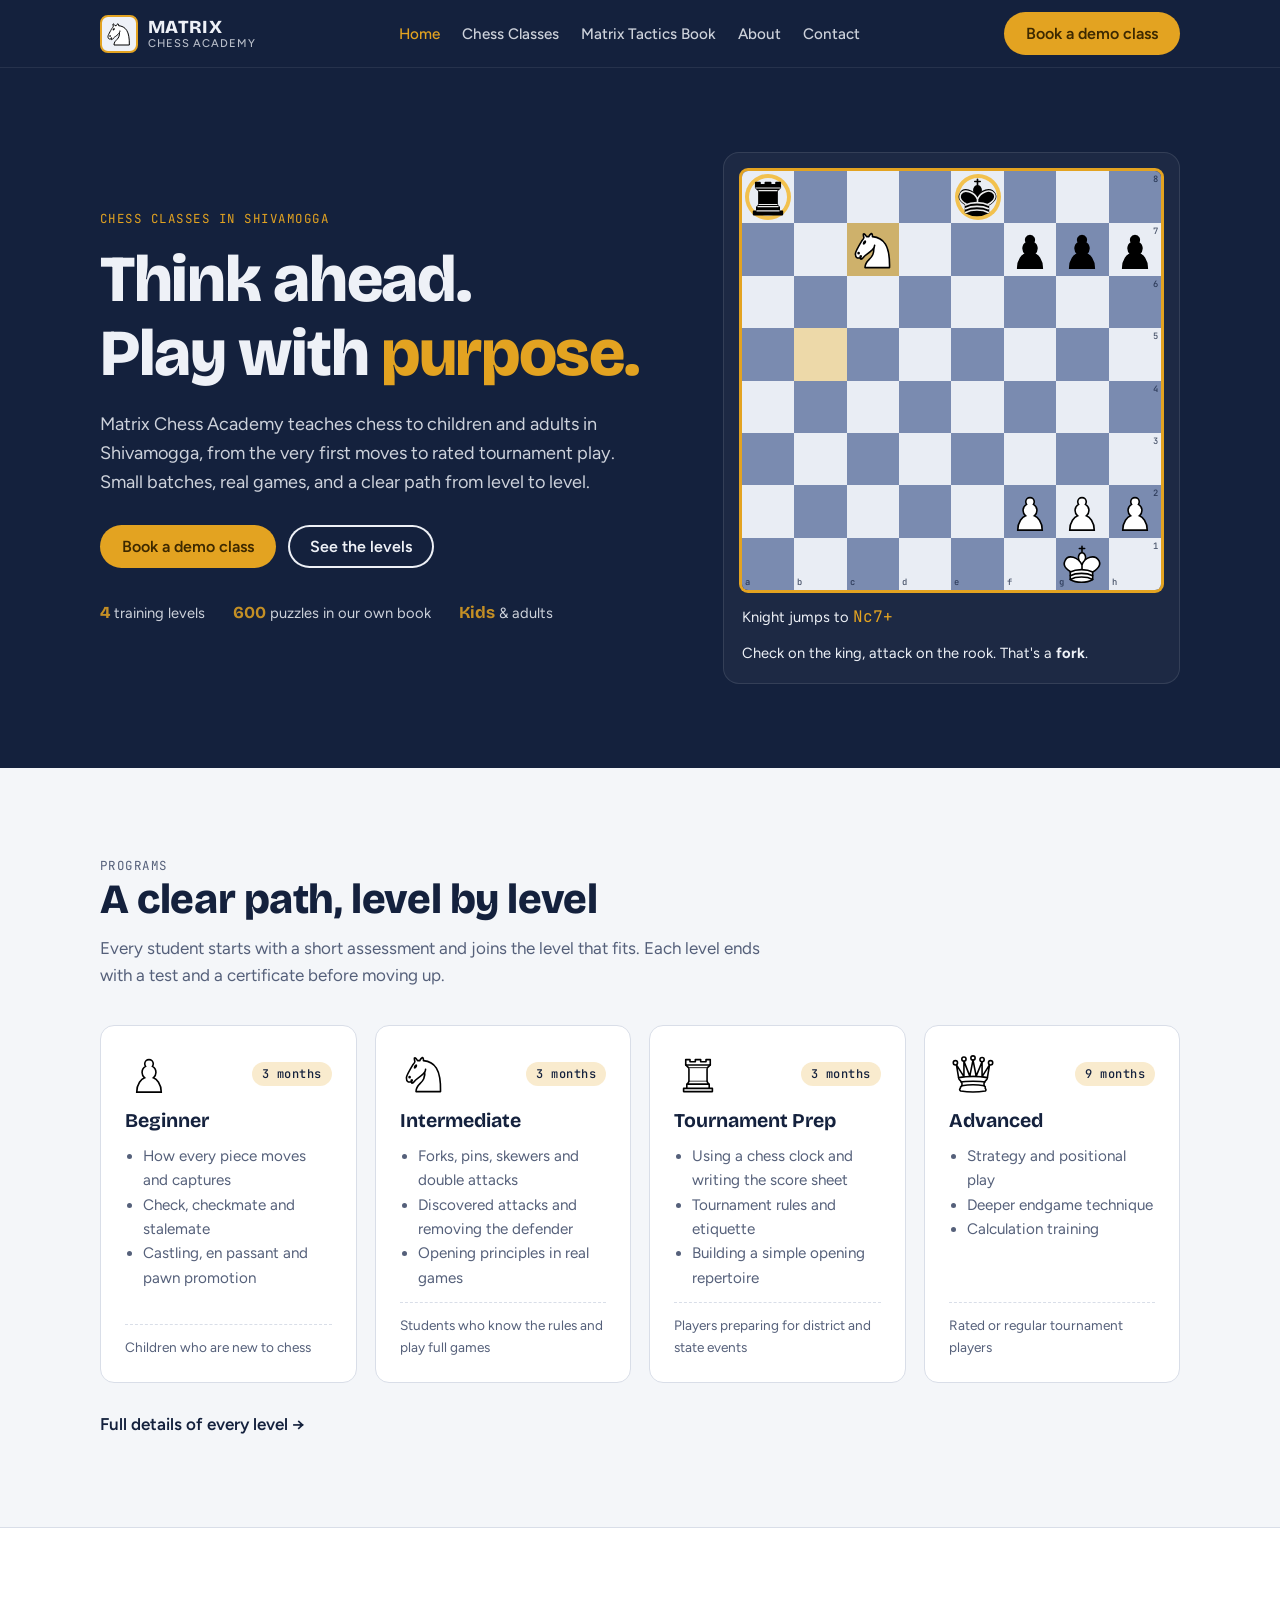
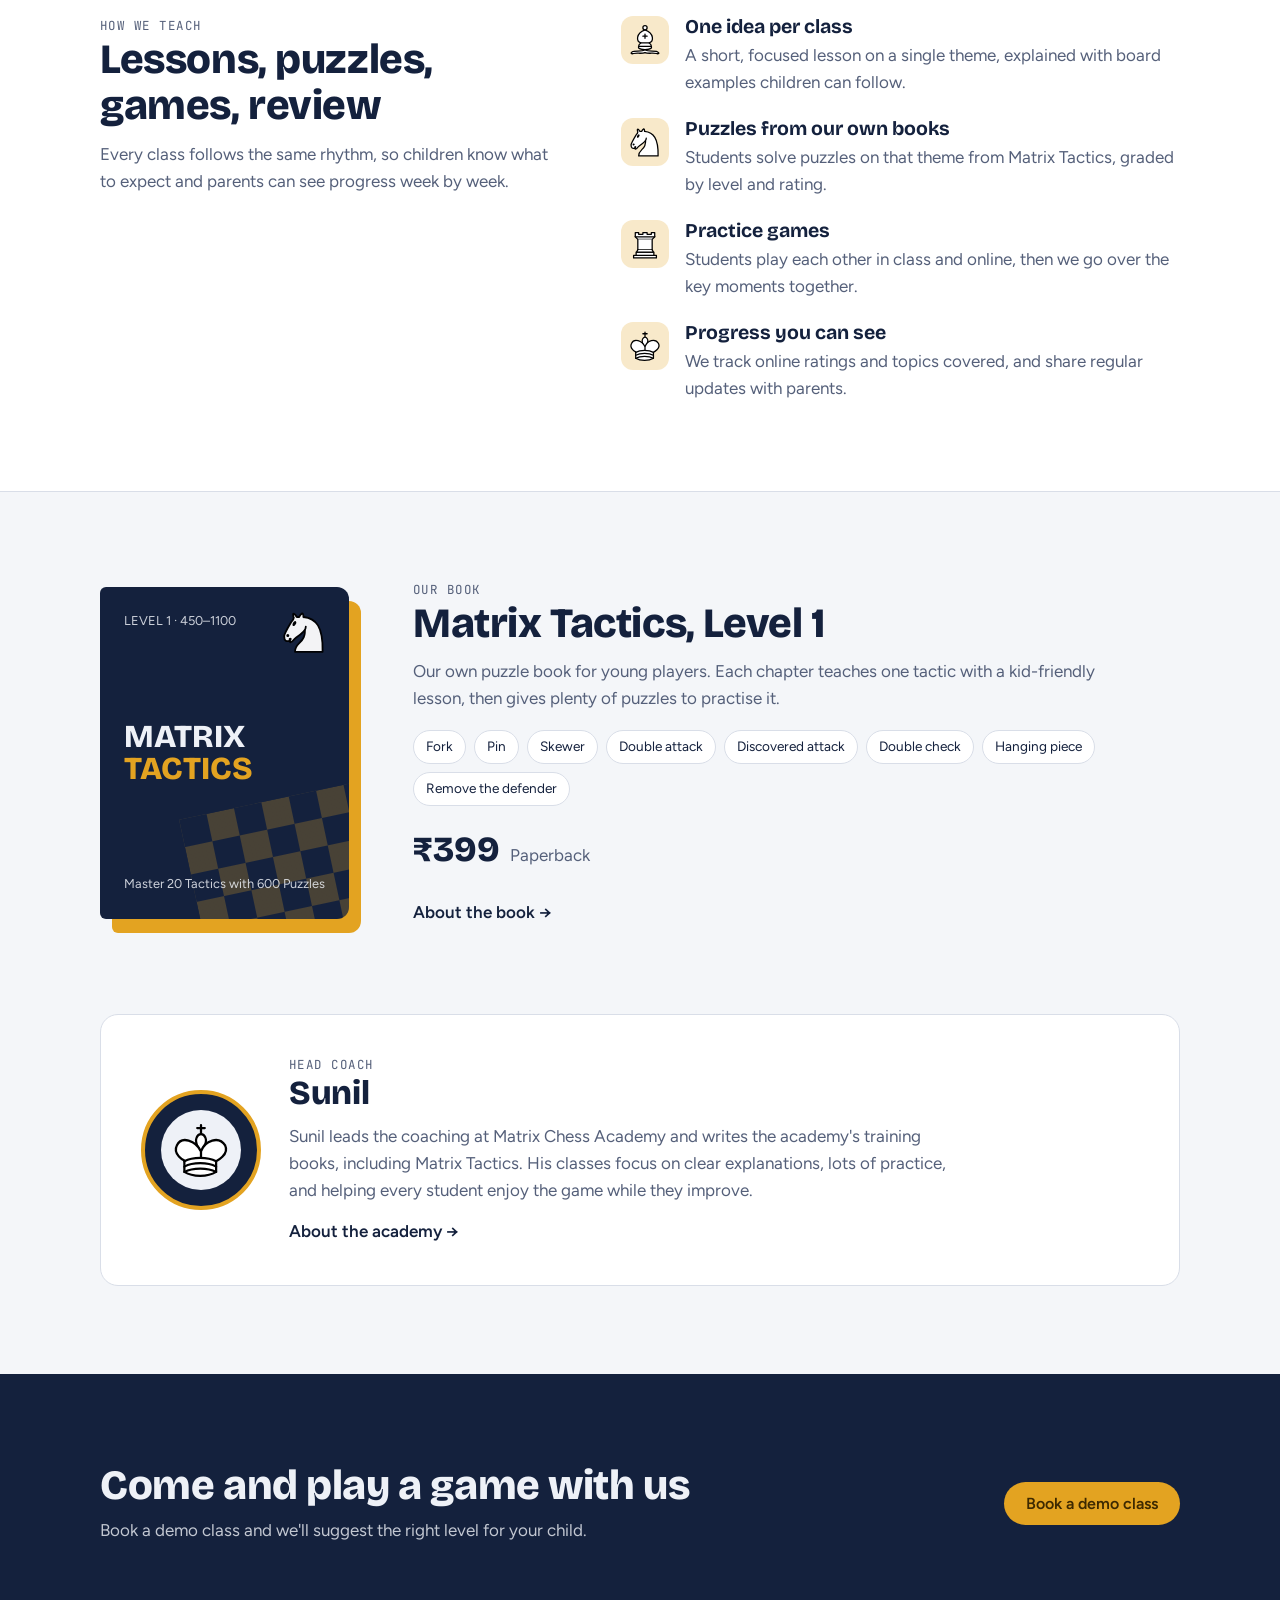
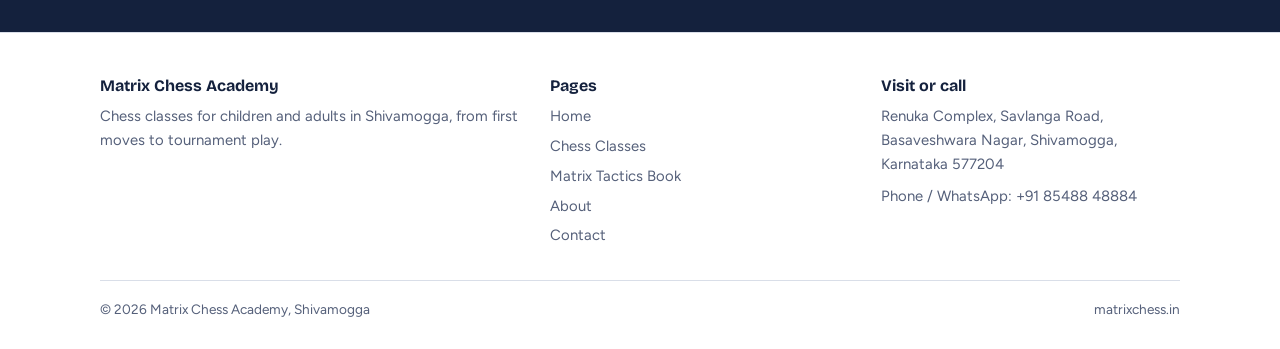
==== index.html @ fb7bc87f "Add files via upload" ====
<!DOCTYPE html>
<html lang="en-IN">
<head>
<meta charset="utf-8">
<meta name="viewport" content="width=device-width, initial-scale=1, viewport-fit=cover">
<title>Chess Classes in Shivamogga | Matrix Chess Academy</title>
<meta name="description" content="Matrix Chess Academy offers chess classes in Shivamogga for children and adults: Beginner, Intermediate, Tournament Prep and Advanced levels. Book a demo class.">
<link rel="canonical" href="https://matrixchess.in/">
<meta name="robots" content="index, follow">
<meta name="theme-color" content="#14213d">
<meta property="og:type" content="website">
<meta property="og:site_name" content="Matrix Chess Academy">
<meta property="og:title" content="Chess Classes in Shivamogga | Matrix Chess Academy">
<meta property="og:description" content="Matrix Chess Academy offers chess classes in Shivamogga for children and adults: Beginner, Intermediate, Tournament Prep and Advanced levels. Book a demo class.">
<meta property="og:url" content="https://matrixchess.in/">
<meta property="og:image" content="https://matrixchess.in/og-image.png">
<meta property="og:image:width" content="1200">
<meta property="og:image:height" content="630">
<meta property="og:locale" content="en_IN">
<meta name="twitter:card" content="summary_large_image">
<link rel="icon" href="favicon.svg" type="image/svg+xml">
<link rel="icon" href="favicon-48.png" sizes="48x48" type="image/png">
<link rel="apple-touch-icon" href="apple-touch-icon.png">
<link rel="preconnect" href="https://fonts.googleapis.com">
<link rel="preconnect" href="https://fonts.gstatic.com" crossorigin>
<link rel="stylesheet" href="https://fonts.googleapis.com/css2?family=Bricolage+Grotesque:opsz,wght@12..96,700;12..96,800&family=Figtree:wght@400;500;600&family=JetBrains+Mono:wght@500&display=swap">
<link rel="stylesheet" href="style.css">
<script type="application/ld+json">{"@context": "https://schema.org", "@type": "SportsActivityLocation", "@id": "https://matrixchess.in/#academy", "name": "Matrix Chess Academy", "description": "Chess classes in Shivamogga for children and adults, from beginner to tournament level.", "url": "https://matrixchess.in/", "telephone": "+91-8548848884", "image": "https://matrixchess.in/og-image.png", "logo": "https://matrixchess.in/icon-512.png", "address": {"@type": "PostalAddress", "streetAddress": "Renuka Complex, Savlanga Road, Basaveshwara Nagar", "addressLocality": "Shivamogga", "addressRegion": "Karnataka", "postalCode": "577204", "addressCountry": "IN"}, "areaServed": {"@type": "City", "name": "Shivamogga"}, "sport": "Chess"}</script>
<script type="application/ld+json">{"@context": "https://schema.org", "@type": "WebSite", "name": "Matrix Chess Academy", "url": "https://matrixchess.in/"}</script>
</head>
<body>
<a class="skip" href="#main">Skip to content</a>
<header class="site-header">
  <div class="wrap" style="position:relative">
    <a class="brand" href="index.html" aria-label="Matrix Chess Academy, home">
      <img src="pieces/wN.svg" alt="" width="38" height="38">
      <span>MATRIX<small>CHESS ACADEMY</small></span>
    </a>
    <nav aria-label="Main">
      <ul class="menu" id="menu"><li><a href="index.html" aria-current="page">Home</a></li><li><a href="chess-classes.html">Chess Classes</a></li><li><a href="matrix-tactics-book.html">Matrix Tactics Book</a></li><li><a href="about.html">About</a></li><li><a href="contact.html">Contact</a></li></ul>
    </nav>
    <a class="btn btn-gold header-cta" href="contact.html">Book a demo class</a>
    <button class="menu-btn" type="button" aria-controls="menu" aria-expanded="false">Menu</button>
  </div>
</header>
<main id="main">

<section class="hero">
  <div class="wrap">
    <div>
      <div class="eyebrow">Chess classes in Shivamogga</div>
      <h1>Think ahead.<br>Play with <em>purpose.</em></h1>
      <p class="sub">Matrix Chess Academy teaches chess to children and adults in Shivamogga, from the very first moves to rated tournament play. Small batches, real games, and a clear path from level to level.</p>
      <div class="ctas">
        <a class="btn btn-gold" href="contact.html">Book a demo class</a>
        <a class="btn btn-ghost" href="chess-classes.html">See the levels</a>
      </div>
      <div class="facts">
        <span><b>4</b>training levels</span>
        <span><b>600</b>puzzles in our own book</span>
        <span><b>Kids</b>&amp; adults</span>
      </div>
    </div>
    <figure class="boardcard" style="margin:0">
      <div class="board" role="img" aria-label="Chess position: the white knight jumps to c7, checking the black king on e8 and attacking the rook on a8"><div class="sq l hit"><img src="pieces/bR.svg" alt="Black rook on a8" width="45" height="45"></div><div class="sq d"></div><div class="sq l"></div><div class="sq d"></div><div class="sq l hit"><img src="pieces/bK.svg" alt="Black king on e8" width="45" height="45"></div><div class="sq d"></div><div class="sq l"></div><div class="sq d"><span class="co r">8</span></div><div class="sq d"></div><div class="sq l"></div><div class="sq d to"><img src="pieces/wN.svg" alt="White knight on c7" width="45" height="45"></div><div class="sq l"></div><div class="sq d"></div><div class="sq l"><img src="pieces/bP.svg" alt="Black pawn on f7" width="45" height="45"></div><div class="sq d"><img src="pieces/bP.svg" alt="Black pawn on g7" width="45" height="45"></div><div class="sq l"><img src="pieces/bP.svg" alt="Black pawn on h7" width="45" height="45"><span class="co r">7</span></div><div class="sq l"></div><div class="sq d"></div><div class="sq l"></div><div class="sq d"></div><div class="sq l"></div><div class="sq d"></div><div class="sq l"></div><div class="sq d"><span class="co r">6</span></div><div class="sq d"></div><div class="sq l from"></div><div class="sq d"></div><div class="sq l"></div><div class="sq d"></div><div class="sq l"></div><div class="sq d"></div><div class="sq l"><span class="co r">5</span></div><div class="sq l"></div><div class="sq d"></div><div class="sq l"></div><div class="sq d"></div><div class="sq l"></div><div class="sq d"></div><div class="sq l"></div><div class="sq d"><span class="co r">4</span></div><div class="sq d"></div><div class="sq l"></div><div class="sq d"></div><div class="sq l"></div><div class="sq d"></div><div class="sq l"></div><div class="sq d"></div><div class="sq l"><span class="co r">3</span></div><div class="sq l"></div><div class="sq d"></div><div class="sq l"></div><div class="sq d"></div><div class="sq l"></div><div class="sq d"><img src="pieces/wP.svg" alt="White pawn on f2" width="45" height="45"></div><div class="sq l"><img src="pieces/wP.svg" alt="White pawn on g2" width="45" height="45"></div><div class="sq d"><img src="pieces/wP.svg" alt="White pawn on h2" width="45" height="45"><span class="co r">2</span></div><div class="sq d"><span class="co f">a</span></div><div class="sq l"><span class="co f">b</span></div><div class="sq d"><span class="co f">c</span></div><div class="sq l"><span class="co f">d</span></div><div class="sq d"><span class="co f">e</span></div><div class="sq l"><span class="co f">f</span></div><div class="sq d"><img src="pieces/wK.svg" alt="White king on g1" width="45" height="45"><span class="co f">g</span></div><div class="sq l"><span class="co r">1</span><span class="co f">h</span></div></div>
      <figcaption class="caption">
        <span>Knight jumps to <code>Nc7+</code></span>
        <span>Check on the king, attack on the rook. That's a <b>fork</b>.</span>
      </figcaption>
    </figure>
  </div>
</section>

<section>
  <div class="wrap">
    <div class="eyebrow">Programs</div>
    <h2>A clear path, level by level</h2>
    <p class="lede">Every student starts with a short assessment and joins the level that fits. Each level ends with a test and a certificate before moving up.</p>
    <div class="levels"><a class="level" href="chess-classes.html#beginner">
  <div class="top"><img src="pieces/wP.svg" alt="" width="45" height="45"><span class="pill">3 months</span></div>
  <h3>Beginner</h3><ul><li>How every piece moves and captures</li><li>Check, checkmate and stalemate</li><li>Castling, en passant and pawn promotion</li></ul><div class="who">Children who are new to chess</div>
</a><a class="level" href="chess-classes.html#intermediate">
  <div class="top"><img src="pieces/wN.svg" alt="" width="45" height="45"><span class="pill">3 months</span></div>
  <h3>Intermediate</h3><ul><li>Forks, pins, skewers and double attacks</li><li>Discovered attacks and removing the defender</li><li>Opening principles in real games</li></ul><div class="who">Students who know the rules and play full games</div>
</a><a class="level" href="chess-classes.html#tournament-prep">
  <div class="top"><img src="pieces/wR.svg" alt="" width="45" height="45"><span class="pill">3 months</span></div>
  <h3>Tournament Prep</h3><ul><li>Using a chess clock and writing the score sheet</li><li>Tournament rules and etiquette</li><li>Building a simple opening repertoire</li></ul><div class="who">Players preparing for district and state events</div>
</a><a class="level" href="chess-classes.html#advanced">
  <div class="top"><img src="pieces/wQ.svg" alt="" width="45" height="45"><span class="pill">9 months</span></div>
  <h3>Advanced</h3><ul><li>Strategy and positional play</li><li>Deeper endgame technique</li><li>Calculation training</li></ul><div class="who">Rated or regular tournament players</div>
</a></div>
    <a class="more" href="chess-classes.html">Full details of every level →</a>
  </div>
</section>

<section class="band">
  <div class="wrap split">
    <div>
      <div class="eyebrow">How we teach</div>
      <h2>Lessons, puzzles, games, review</h2>
      <p class="lede">Every class follows the same rhythm, so children know what to expect and parents can see progress week by week.</p>
    </div>
    <div class="points"><div class="point"><div class="ic"><img src="pieces/wB.svg" alt="" width="45" height="45"></div><div><h3>One idea per class</h3><p>A short, focused lesson on a single theme, explained with board examples children can follow.</p></div></div><div class="point"><div class="ic"><img src="pieces/wN.svg" alt="" width="45" height="45"></div><div><h3>Puzzles from our own books</h3><p>Students solve puzzles on that theme from Matrix Tactics, graded by level and rating.</p></div></div><div class="point"><div class="ic"><img src="pieces/wR.svg" alt="" width="45" height="45"></div><div><h3>Practice games</h3><p>Students play each other in class and online, then we go over the key moments together.</p></div></div><div class="point"><div class="ic"><img src="pieces/wK.svg" alt="" width="45" height="45"></div><div><h3>Progress you can see</h3><p>We track online ratings and topics covered, and share regular updates with parents.</p></div></div></div>
  </div>
</section>

<section>
  <div class="wrap book">
    <div class="cover" aria-hidden="true">
  <img src="pieces/wN.svg" alt="">
  <div class="s">LEVEL 1 · 450–1100</div>
  <div class="t">MATRIX<span>TACTICS</span></div>
  <div class="s">Master 20 Tactics with 600 Puzzles</div>
</div>
    <div>
      <div class="eyebrow">Our book</div>
      <h2>Matrix Tactics, Level 1</h2>
      <p class="lede">Our own puzzle book for young players. Each chapter teaches one tactic with a kid-friendly lesson, then gives plenty of puzzles to practise it.</p>
      <div class="chips"><span>Fork</span><span>Pin</span><span>Skewer</span><span>Double attack</span><span>Discovered attack</span><span>Double check</span><span>Hanging piece</span><span>Remove the defender</span></div>
      <div class="price"><strong>₹399</strong><span>Paperback</span></div>
      <a class="more" href="matrix-tactics-book.html">About the book →</a>
    </div>
  </div>
</section>

<section style="padding-top:0">
  <div class="wrap">
    <div class="coach">
      <div class="avatar"><img src="pieces/wK.svg" alt="" width="45" height="45"></div>
      <div>
        <div class="eyebrow">Head coach</div>
        <h2 style="font-size:clamp(1.6rem,3vw,2.1rem)">Sunil</h2>
        <p>Sunil leads the coaching at Matrix Chess Academy and writes the academy's training books, including Matrix Tactics. His classes focus on clear explanations, lots of practice, and helping every student enjoy the game while they improve.</p>
        <a class="more" href="about.html" style="margin-top:14px">About the academy →</a>
      </div>
    </div>
  </div>
</section>
<section class="cta-band"><div class="wrap">
  <div><h2>Come and play a game with us</h2><p>Book a demo class and we'll suggest the right level for your child.</p></div>
  <a class="btn btn-gold" href="contact.html">Book a demo class</a>
</div></section>
</main>
<footer class="site-footer">
  <div class="wrap">
    <div class="foot-grid">
      <div>
        <h3>Matrix Chess Academy</h3>
        <p>Chess classes for children and adults in Shivamogga, from first moves to tournament play.</p>
      </div>
      <div>
        <h3>Pages</h3>
        <ul><li><a href="index.html">Home</a></li><li><a href="chess-classes.html">Chess Classes</a></li><li><a href="matrix-tactics-book.html">Matrix Tactics Book</a></li><li><a href="about.html">About</a></li><li><a href="contact.html">Contact</a></li></ul>
      </div>
      <div>
        <h3>Visit or call</h3>
        <address style="font-style:normal">Renuka Complex, Savlanga Road,<br>Basaveshwara Nagar, Shivamogga,<br>Karnataka 577204</address>
        <p style="margin-top:8px">Phone / WhatsApp: +91 85488 48884</p>
      </div>
    </div>
    <div class="foot-bottom">
      <span>© <span id="yr">2026</span> Matrix Chess Academy, Shivamogga</span>
      <span>matrixchess.in</span>
    </div>
  </div>
</footer>
<script src="site.js" defer></script>
</body>
</html>
---- style.css ----
/* Matrix Chess Academy — navy board + trophy gold. Display: Bricolage Grotesque, body: Figtree, notation: JetBrains Mono */
:root{
  --bg:#f4f6f9; --surface:#ffffff; --ink:#14213d; --muted:#55607a; --line:#d9dee8;
  --navy:#14213d; --on-navy:#eef1f7; --gold:#e3a321; --gold-ink:#3d2900;
  --sq-light:#e9edf4; --sq-dark:#7a8bb0; --hl:#f2c14e; --tint:#f9ecd0;
  --f-display:"Bricolage Grotesque","Segoe UI",system-ui,sans-serif;
  --f-body:"Figtree","Segoe UI",system-ui,sans-serif;
  --f-mono:"JetBrains Mono",ui-monospace,Consolas,monospace;
}
@media (prefers-color-scheme:dark){:root:not([data-theme="light"]){
  --bg:#0d1324; --surface:#151d33; --ink:#e8ecf5; --muted:#a2acc4; --line:#283352;
  --navy:#0a0f1e; --on-navy:#eef1f7; --gold:#f0b43a; --gold-ink:#2a1c00;
  --sq-light:#c9d1e2; --sq-dark:#5d6f99; --hl:#f2c14e; --tint:#2a2a2a; color-scheme:dark}}
:root[data-theme="dark"]{
  --bg:#0d1324; --surface:#151d33; --ink:#e8ecf5; --muted:#a2acc4; --line:#283352;
  --navy:#0a0f1e; --on-navy:#eef1f7; --gold:#f0b43a; --gold-ink:#2a1c00;
  --sq-light:#c9d1e2; --sq-dark:#5d6f99; --hl:#f2c14e; --tint:#2a2a2a; color-scheme:dark}

*{box-sizing:border-box}
html{scroll-behavior:smooth}
@media (prefers-reduced-motion:reduce){html{scroll-behavior:auto}*{animation:none!important;transition:none!important}}
body{background:var(--bg);color:var(--ink);font-family:var(--f-body);font-size:17px;line-height:1.6;margin:0}
img{max-width:100%}
a{color:inherit}
.wrap{max-width:1120px;margin:0 auto;padding-left:max(20px,env(safe-area-inset-left,0px));padding-right:max(20px,env(safe-area-inset-right,0px))}
h1,h2,h3{font-family:var(--f-display);line-height:1.12;text-wrap:balance;margin:0}
h2{font-size:clamp(1.8rem,4vw,2.6rem);font-weight:800;letter-spacing:-.01em}
h3{font-size:1.22rem;font-weight:700}
p{margin:0}
.eyebrow{font-family:var(--f-mono);font-size:.78rem;letter-spacing:.12em;text-transform:uppercase;color:var(--muted)}
section{padding-block:clamp(52px,7vw,88px)}
.lede{color:var(--muted);max-width:62ch;margin-top:12px}
.stack{display:grid;gap:14px}
:focus-visible{outline:3px solid var(--gold);outline-offset:3px}
.skip{position:absolute;left:-999px;top:8px;background:var(--gold);color:var(--gold-ink);padding:8px 14px;border-radius:8px;z-index:20}
.skip:focus{left:12px}

/* header */
body::before{content:"";position:fixed;inset:0 0 auto;height:env(safe-area-inset-top,0px);z-index:10;background:var(--navy)}
.site-header{position:sticky;top:env(safe-area-inset-top,0px);z-index:9;background:var(--navy);color:var(--on-navy);border-bottom:1px solid rgba(255,255,255,.08)}
.site-header .wrap{display:flex;align-items:center;justify-content:space-between;gap:16px;padding-block:12px}
.brand{display:flex;align-items:center;gap:10px;text-decoration:none;font-family:var(--f-display);font-weight:800;font-size:1.15rem;letter-spacing:.02em;line-height:1.1}
.brand img{width:38px;height:38px;background:var(--on-navy);border-radius:8px;border:2px solid var(--gold);padding:2px}
.brand small{display:block;font-family:var(--f-body);font-weight:500;font-size:.7rem;opacity:.75;letter-spacing:.08em}
.menu{display:flex;align-items:center;gap:22px;list-style:none;margin:0;padding:0}
.menu a{text-decoration:none;font-weight:500;font-size:.95rem;opacity:.85}
.menu a:hover,.menu a[aria-current="page"]{opacity:1;color:var(--gold)}
.menu-btn{display:none;background:transparent;border:1px solid rgba(255,255,255,.3);color:inherit;border-radius:8px;padding:8px 12px;font:600 .9rem var(--f-body);cursor:pointer}
@media (max-width:900px){
  .menu-btn{display:block}
  .site-header .header-cta{display:none}
  .menu{display:none;position:absolute;left:0;right:0;top:100%;flex-direction:column;align-items:flex-start;gap:0;background:var(--navy);padding:8px max(20px,env(safe-area-inset-right,0px)) 18px max(20px,env(safe-area-inset-left,0px));border-bottom:1px solid rgba(255,255,255,.1)}
  .menu.open{display:flex}
  .menu li{width:100%}
  .menu a{display:block;padding:12px 0;font-size:1.05rem;border-bottom:1px solid rgba(255,255,255,.08)}
}
.btn{display:inline-flex;align-items:center;gap:8px;font:600 1rem var(--f-body);text-decoration:none;border:0;cursor:pointer;border-radius:999px;padding:12px 22px;transition:transform .15s}
.btn:hover{transform:translateY(-1px)}
.btn-gold{background:var(--gold);color:var(--gold-ink)}
.btn-ghost{background:transparent;color:inherit;box-shadow:inset 0 0 0 2px currentColor}
.btn-ink{background:var(--ink);color:var(--bg)}

/* hero */
.hero{background:var(--navy);color:var(--on-navy);padding-block:clamp(44px,7vw,84px)}
.hero .wrap{display:grid;grid-template-columns:1.1fr .9fr;gap:clamp(32px,5vw,64px);align-items:center}
.hero .wrap > *{min-width:0}
.hero .eyebrow{color:var(--gold)}
.hero h1{font-size:clamp(2.3rem,5.6vw,4.1rem);font-weight:800;letter-spacing:-.02em;margin-top:14px}
.hero h1 em{font-style:normal;color:var(--gold)}
.hero .sub{font-size:1.13rem;opacity:.85;max-width:46ch;margin-top:20px}
.ctas{display:flex;flex-wrap:wrap;gap:12px;margin-top:28px}
.facts{display:flex;flex-wrap:wrap;gap:10px 28px;margin-top:32px;font-size:.92rem;opacity:.85}
.facts b{color:var(--gold);font-family:var(--f-display);font-size:1.05rem;margin-right:4px}
@media (max-width:860px){.hero .wrap{grid-template-columns:1fr}}

/* page header (inner pages) */
.page-head{background:var(--navy);color:var(--on-navy);padding-block:clamp(40px,6vw,72px)}
.page-head .eyebrow{color:var(--gold)}
.page-head h1{font-size:clamp(2.1rem,5vw,3.4rem);font-weight:800;letter-spacing:-.02em;margin-top:12px}
.page-head p{opacity:.85;max-width:60ch;margin-top:14px;font-size:1.1rem}
.crumbs{font-size:.85rem;opacity:.75;margin-bottom:14px}
.crumbs a{text-decoration:none}
.crumbs a:hover{text-decoration:underline}

/* board */
.boardcard{background:rgba(255,255,255,.04);border:1px solid rgba(255,255,255,.1);border-radius:16px;padding:18px}
.board{display:grid;grid-template-columns:repeat(8,1fr);grid-template-rows:repeat(8,1fr);aspect-ratio:1;max-width:100%;border-radius:6px;overflow:hidden;box-shadow:0 0 0 3px var(--gold)}
.sq{position:relative;display:grid;place-items:center;aspect-ratio:1;min-width:0}
.sq.l{background:var(--sq-light)} .sq.d{background:var(--sq-dark)}
.sq.from{background:color-mix(in srgb,var(--hl) 45%,var(--sq-light))}
.sq.to{background:color-mix(in srgb,var(--hl) 70%,var(--sq-dark))}
.sq img{width:92%;height:92%;position:relative;z-index:1}
.sq.hit::after{content:"";position:absolute;inset:6%;border-radius:50%;box-shadow:inset 0 0 0 4px var(--hl);animation:pulse 2s ease-in-out infinite}
.sq .co{position:absolute;font:500 .55rem var(--f-mono);opacity:.75;color:#14213d}
.sq .co.r{right:3px;top:2px} .sq .co.f{left:3px;bottom:2px}
@keyframes pulse{50%{opacity:.35}}
.caption{display:flex;justify-content:space-between;gap:12px;flex-wrap:wrap;margin-top:14px;font-size:.92rem}
.caption code{font-family:var(--f-mono);color:var(--gold);font-size:1rem}

/* levels */
.levels{display:grid;grid-template-columns:repeat(4,1fr);gap:18px;margin-top:36px}
@media (max-width:960px){.levels{grid-template-columns:repeat(2,1fr)}}
@media (max-width:560px){.levels{grid-template-columns:1fr}}
.level{background:var(--surface);border:1px solid var(--line);border-radius:14px;padding:24px;display:flex;flex-direction:column;gap:12px;text-decoration:none;color:inherit}
a.level:hover{border-color:var(--gold)}
.level .top{display:flex;justify-content:space-between;align-items:center}
.level .top img{width:48px;height:48px}
.pill{font:500 .75rem var(--f-mono);letter-spacing:.04em;padding:4px 10px;border-radius:999px;background:color-mix(in srgb,var(--gold) 22%,transparent);color:var(--ink);white-space:nowrap}
.level ul{margin:0;padding-left:18px;color:var(--muted);font-size:.95rem}
.level .who{font-size:.85rem;color:var(--muted);border-top:1px dashed var(--line);padding-top:12px;margin-top:auto}
.more{font-weight:600;color:var(--ink);text-decoration:none;display:inline-block;margin-top:28px}
.more:hover{color:var(--gold)}

/* detailed level (classes page) */
.level-detail{display:grid;grid-template-columns:120px 1fr 1fr;gap:clamp(20px,4vw,48px);padding-block:40px;border-top:1px solid var(--line);align-items:start}
.level-detail:first-of-type{border-top:0}
.level-detail > *{min-width:0}
.level-detail .badge{display:grid;gap:10px;justify-items:start}
.level-detail .badge img{width:84px;height:84px;background:var(--surface);border:1px solid var(--line);border-radius:16px;padding:8px}
.level-detail h2{font-size:clamp(1.6rem,3vw,2.1rem)}
.level-detail p{color:var(--muted);margin-top:10px}
.level-detail h3{font-size:1rem;font-family:var(--f-body);font-weight:600;margin-bottom:8px}
.level-detail ul{margin:0;padding-left:18px;color:var(--muted)}
@media (max-width:820px){.level-detail{grid-template-columns:1fr}}

/* split + points */
.band{background:var(--surface);border-block:1px solid var(--line)}
.split{display:grid;grid-template-columns:.9fr 1.1fr;gap:clamp(32px,5vw,72px);align-items:start}
.split > *{min-width:0}
@media (max-width:860px){.split{grid-template-columns:1fr}}
.points{display:grid;gap:22px}
.point{display:grid;grid-template-columns:48px 1fr;gap:16px}
.point .ic{width:48px;height:48px;border-radius:12px;display:grid;place-items:center;background:color-mix(in srgb,var(--gold) 24%,var(--surface))}
.point .ic img{width:38px;height:38px}
.point p{color:var(--muted);margin-top:4px}

/* book */
.book{display:grid;grid-template-columns:auto 1fr;gap:clamp(28px,5vw,64px);align-items:center}
.book > *{min-width:0}
@media (max-width:720px){.book{grid-template-columns:1fr}}
.cover{width:min(260px,100%);aspect-ratio:3/4;border-radius:6px 12px 12px 6px;background:#14213d;color:#eef1f7;padding:24px;display:flex;flex-direction:column;justify-content:space-between;box-shadow:12px 14px 0 var(--gold);position:relative;overflow:hidden}
.cover::before{content:"";position:absolute;inset:auto -30% -30% auto;width:90%;aspect-ratio:1;background:repeating-conic-gradient(rgba(227,163,33,.25) 0 25%,transparent 0 50%) 0 0/25% 25%;transform:rotate(-12deg)}
.cover .t{font:800 2rem/1 var(--f-display);position:relative}
.cover .t span{display:block;color:#e3a321}
.cover .s{font-size:.8rem;opacity:.85;position:relative}
.cover img{position:absolute;right:18px;top:18px;width:54px;opacity:.95}
.price{display:flex;align-items:baseline;gap:10px;flex-wrap:wrap;margin-top:22px}
.price strong{font:800 2.2rem var(--f-display)}
.price span{color:var(--muted)}
.chips{display:flex;flex-wrap:wrap;gap:8px;margin-top:18px}
.chips span{font-size:.85rem;border:1px solid var(--line);border-radius:999px;padding:5px 12px;background:var(--surface)}
.specs{display:grid;grid-template-columns:repeat(auto-fit,minmax(150px,1fr));gap:12px;margin-top:28px}
.specs div{background:var(--surface);border:1px solid var(--line);border-radius:12px;padding:14px 16px}
.specs dt{font:500 .75rem var(--f-mono);letter-spacing:.06em;text-transform:uppercase;color:var(--muted)}
.specs dd{margin:4px 0 0;font:700 1.15rem var(--f-display)}

/* coach */
.coach{display:grid;grid-template-columns:auto 1fr;gap:28px;align-items:center;background:var(--surface);border:1px solid var(--line);border-radius:18px;padding:clamp(22px,4vw,40px)}
.coach > *{min-width:0}
@media (max-width:620px){.coach{grid-template-columns:1fr}}
.avatar{width:120px;height:120px;border-radius:50%;background:var(--navy);display:grid;place-items:center;border:4px solid var(--gold)}
.avatar img{width:80px;height:80px;background:#eef1f7;border-radius:50%;padding:6px}
.coach p{color:var(--muted);margin-top:10px;max-width:62ch}

/* prose */
.prose{max-width:68ch;display:grid;gap:16px}
.prose p{color:var(--muted)}
.prose h2{margin-top:18px}

/* faq */
.faq{display:grid;gap:12px;margin-top:28px;max-width:820px}
.faq details{background:var(--surface);border:1px solid var(--line);border-radius:12px;padding:16px 20px}
.faq summary{font-weight:600;cursor:pointer;list-style:none;display:flex;justify-content:space-between;gap:16px}
.faq summary::-webkit-details-marker{display:none}
.faq summary::after{content:"+";font:700 1.3rem/1 var(--f-display);color:var(--gold)}
.faq details[open] summary::after{content:"–"}
.faq details p{color:var(--muted);margin-top:10px}

/* cta band + contact */
.cta-band{background:var(--navy);color:var(--on-navy)}
.cta-band .wrap{display:flex;justify-content:space-between;align-items:center;gap:24px;flex-wrap:wrap}
.cta-band p{opacity:.8;margin-top:8px}
.enquiry{background:var(--navy);color:var(--on-navy)}
.enquiry .lede{color:var(--on-navy);opacity:.8}
form{display:grid;grid-template-columns:1fr 1fr;gap:16px}
@media (max-width:620px){form{grid-template-columns:1fr}}
label{display:grid;gap:6px;font-size:.9rem;font-weight:500}
input,select,textarea{font:inherit;font-size:1rem;padding:12px 14px;border-radius:10px;border:1px solid rgba(255,255,255,.22);background:rgba(255,255,255,.06);color:var(--on-navy);width:100%}
select option{color:#14213d}
textarea{min-height:100px;resize:vertical}
.full{grid-column:1/-1}
.note{font-size:.85rem;opacity:.75}
.contact-list{display:grid;gap:22px}
.contact-list b{display:block;font-family:var(--f-display);font-size:1.1rem;margin-bottom:4px}
.contact-list span,.contact-list address{opacity:.85;font-style:normal}
.copy{font:500 .8rem var(--f-body);background:transparent;border:1px solid rgba(255,255,255,.3);color:inherit;border-radius:999px;padding:3px 10px;cursor:pointer;margin-left:8px}

/* footer */
.site-footer{background:var(--surface);border-top:1px solid var(--line);padding-block:44px 28px;font-size:.93rem;color:var(--muted)}
.foot-grid{display:grid;grid-template-columns:1.4fr 1fr 1fr;gap:32px}
@media (max-width:720px){.foot-grid{grid-template-columns:1fr}}
.foot-grid h3{font-size:1rem;color:var(--ink);margin-bottom:10px}
.foot-grid ul{list-style:none;margin:0;padding:0;display:grid;gap:6px}
.foot-grid a{text-decoration:none}
.foot-grid a:hover{color:var(--ink);text-decoration:underline}
.foot-bottom{margin-top:32px;padding-top:18px;border-top:1px solid var(--line);display:flex;justify-content:space-between;gap:12px;flex-wrap:wrap;font-size:.85rem}
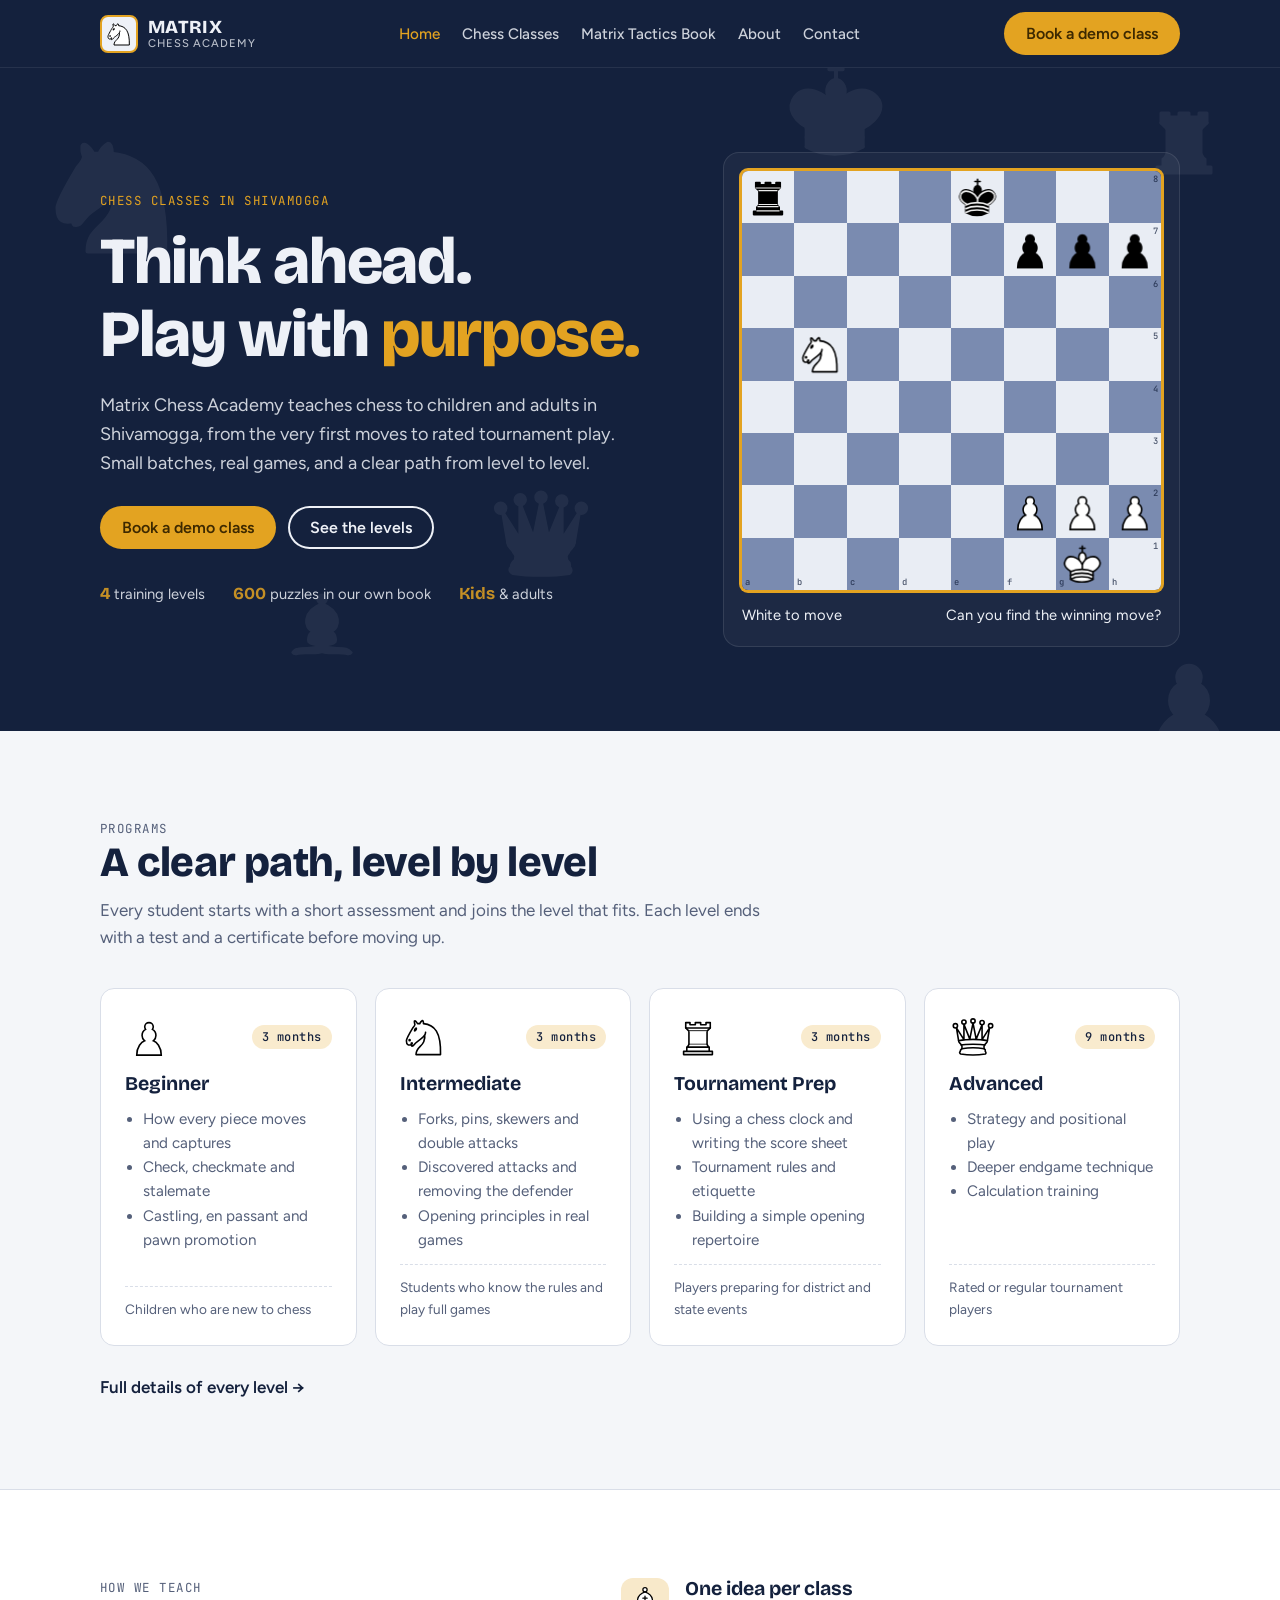
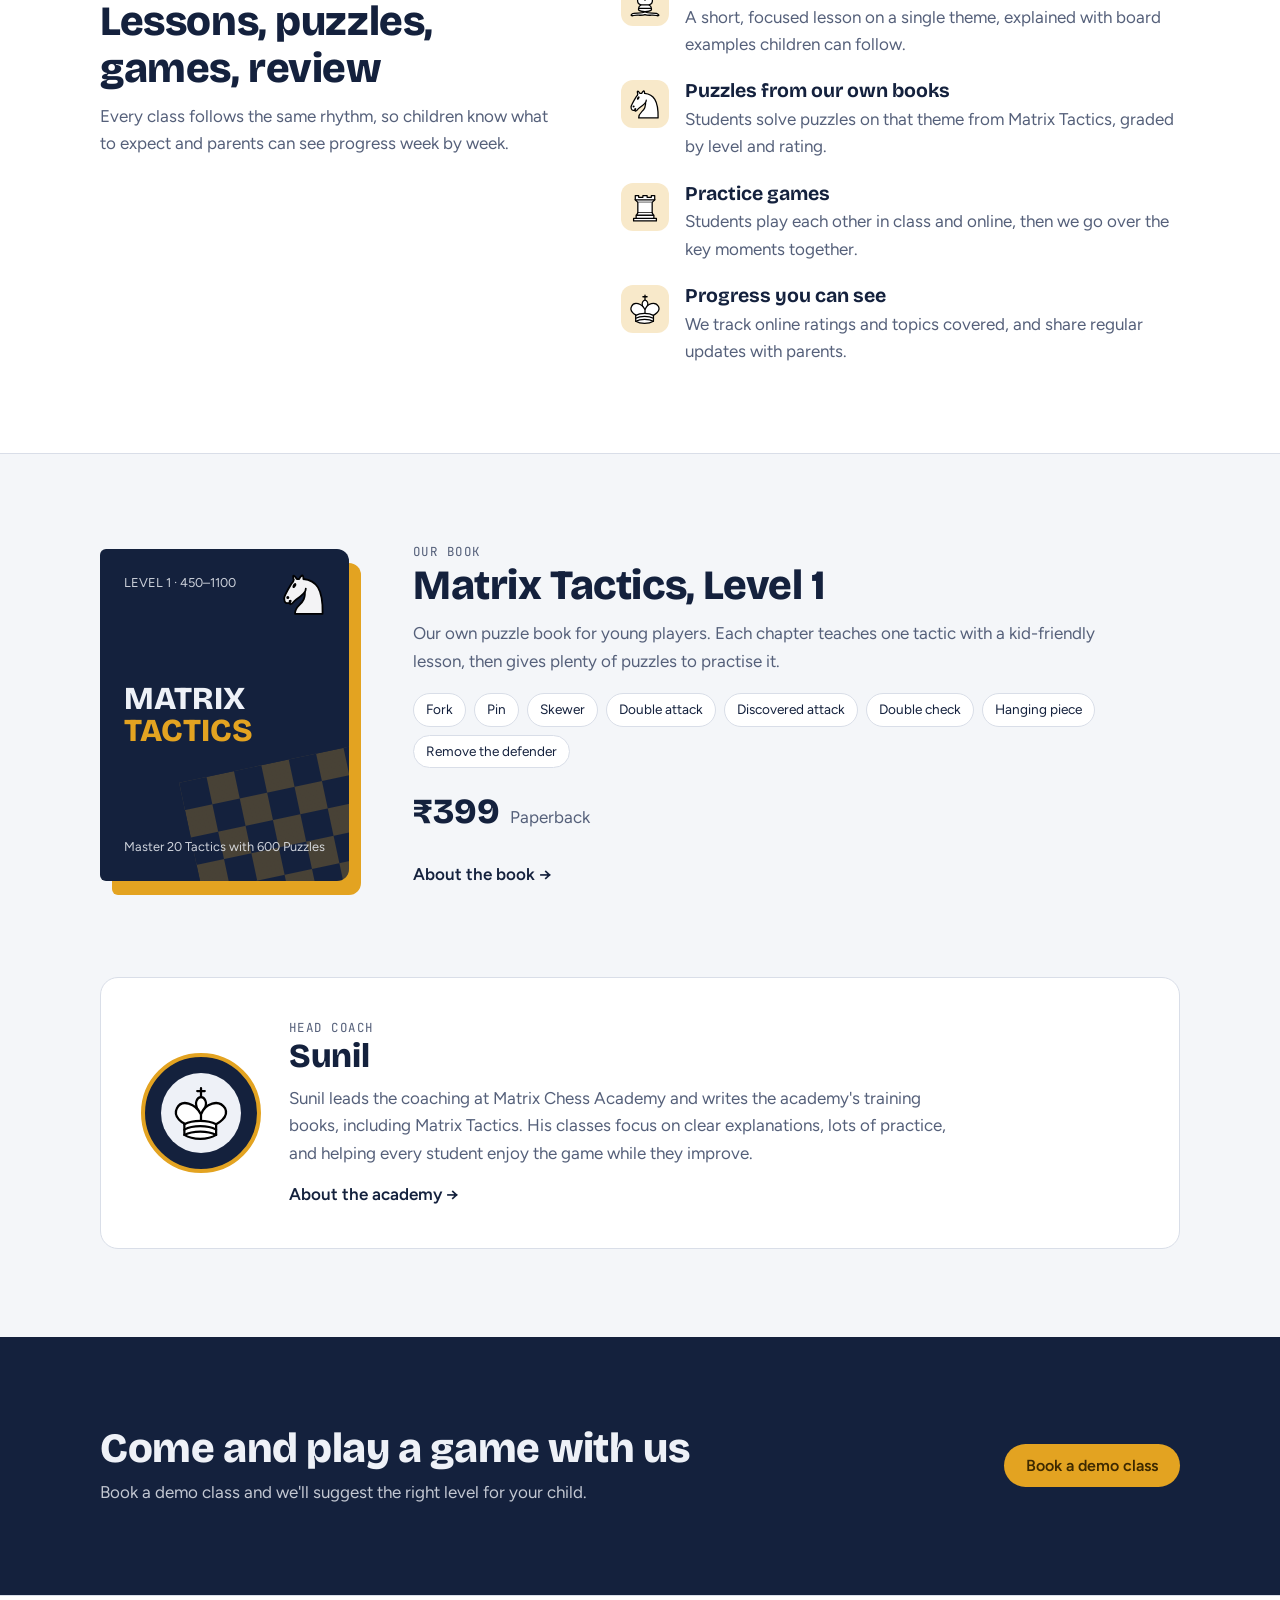
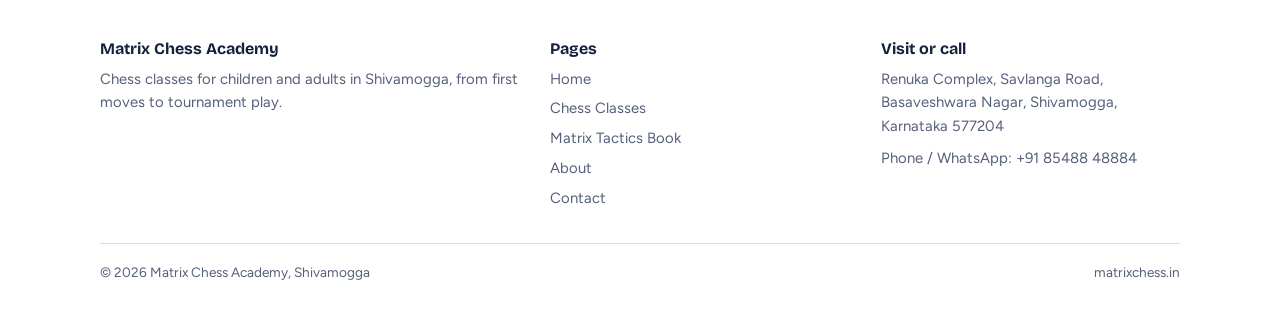
==== commit 4e2f52bb: "Animate the hero board: knight fork plays out with arrows, capture and replay Co-Authored-By: Claude" ====
--- a/index.html
+++ b/index.html
@@ -46,6 +46,10 @@
 <main id="main">
 
 <section class="hero">
+  <div class="drift" aria-hidden="true">
+    <img src="pieces/wN.svg" alt="" class="d1"><img src="pieces/wQ.svg" alt="" class="d2"><img src="pieces/wR.svg" alt="" class="d3">
+    <img src="pieces/wB.svg" alt="" class="d4"><img src="pieces/wK.svg" alt="" class="d5"><img src="pieces/wP.svg" alt="" class="d6">
+  </div>
   <div class="wrap">
     <div>
       <div class="eyebrow">Chess classes in Shivamogga</div>
@@ -62,11 +66,12 @@
       </div>
     </div>
     <figure class="boardcard" style="margin:0">
-      <div class="board" role="img" aria-label="Chess position: the white knight jumps to c7, checking the black king on e8 and attacking the rook on a8"><div class="sq l hit"><img src="pieces/bR.svg" alt="Black rook on a8" width="45" height="45"></div><div class="sq d"></div><div class="sq l"></div><div class="sq d"></div><div class="sq l hit"><img src="pieces/bK.svg" alt="Black king on e8" width="45" height="45"></div><div class="sq d"></div><div class="sq l"></div><div class="sq d"><span class="co r">8</span></div><div class="sq d"></div><div class="sq l"></div><div class="sq d to"><img src="pieces/wN.svg" alt="White knight on c7" width="45" height="45"></div><div class="sq l"></div><div class="sq d"></div><div class="sq l"><img src="pieces/bP.svg" alt="Black pawn on f7" width="45" height="45"></div><div class="sq d"><img src="pieces/bP.svg" alt="Black pawn on g7" width="45" height="45"></div><div class="sq l"><img src="pieces/bP.svg" alt="Black pawn on h7" width="45" height="45"><span class="co r">7</span></div><div class="sq l"></div><div class="sq d"></div><div class="sq l"></div><div class="sq d"></div><div class="sq l"></div><div class="sq d"></div><div class="sq l"></div><div class="sq d"><span class="co r">6</span></div><div class="sq d"></div><div class="sq l from"></div><div class="sq d"></div><div class="sq l"></div><div class="sq d"></div><div class="sq l"></div><div class="sq d"></div><div class="sq l"><span class="co r">5</span></div><div class="sq l"></div><div class="sq d"></div><div class="sq l"></div><div class="sq d"></div><div class="sq l"></div><div class="sq d"></div><div class="sq l"></div><div class="sq d"><span class="co r">4</span></div><div class="sq d"></div><div class="sq l"></div><div class="sq d"></div><div class="sq l"></div><div class="sq d"></div><div class="sq l"></div><div class="sq d"></div><div class="sq l"><span class="co r">3</span></div><div class="sq l"></div><div class="sq d"></div><div class="sq l"></div><div class="sq d"></div><div class="sq l"></div><div class="sq d"><img src="pieces/wP.svg" alt="White pawn on f2" width="45" height="45"></div><div class="sq l"><img src="pieces/wP.svg" alt="White pawn on g2" width="45" height="45"></div><div class="sq d"><img src="pieces/wP.svg" alt="White pawn on h2" width="45" height="45"><span class="co r">2</span></div><div class="sq d"><span class="co f">a</span></div><div class="sq l"><span class="co f">b</span></div><div class="sq d"><span class="co f">c</span></div><div class="sq l"><span class="co f">d</span></div><div class="sq d"><span class="co f">e</span></div><div class="sq l"><span class="co f">f</span></div><div class="sq d"><img src="pieces/wK.svg" alt="White king on g1" width="45" height="45"><span class="co f">g</span></div><div class="sq l"><span class="co r">1</span><span class="co f">h</span></div></div>
-      <figcaption class="caption">
-        <span>Knight jumps to <code>Nc7+</code></span>
-        <span>Check on the king, attack on the rook. That's a <b>fork</b>.</span>
+      <div class="board" id="hero-board" role="img" aria-label="Chess position: the white knight jumps to c7, checking the black king on e8 and attacking the rook on a8"><div class="sq l hit"><img src="pieces/bR.svg" alt="Black rook on a8" width="45" height="45"></div><div class="sq d"></div><div class="sq l"></div><div class="sq d"></div><div class="sq l hit"><img src="pieces/bK.svg" alt="Black king on e8" width="45" height="45"></div><div class="sq d"></div><div class="sq l"></div><div class="sq d"><span class="co r">8</span></div><div class="sq d"></div><div class="sq l"></div><div class="sq d to"><img src="pieces/wN.svg" alt="White knight on c7" width="45" height="45"></div><div class="sq l"></div><div class="sq d"></div><div class="sq l"><img src="pieces/bP.svg" alt="Black pawn on f7" width="45" height="45"></div><div class="sq d"><img src="pieces/bP.svg" alt="Black pawn on g7" width="45" height="45"></div><div class="sq l"><img src="pieces/bP.svg" alt="Black pawn on h7" width="45" height="45"><span class="co r">7</span></div><div class="sq l"></div><div class="sq d"></div><div class="sq l"></div><div class="sq d"></div><div class="sq l"></div><div class="sq d"></div><div class="sq l"></div><div class="sq d"><span class="co r">6</span></div><div class="sq d"></div><div class="sq l from"></div><div class="sq d"></div><div class="sq l"></div><div class="sq d"></div><div class="sq l"></div><div class="sq d"></div><div class="sq l"><span class="co r">5</span></div><div class="sq l"></div><div class="sq d"></div><div class="sq l"></div><div class="sq d"></div><div class="sq l"></div><div class="sq d"></div><div class="sq l"></div><div class="sq d"><span class="co r">4</span></div><div class="sq d"></div><div class="sq l"></div><div class="sq d"></div><div class="sq l"></div><div class="sq d"></div><div class="sq l"></div><div class="sq d"></div><div class="sq l"><span class="co r">3</span></div><div class="sq l"></div><div class="sq d"></div><div class="sq l"></div><div class="sq d"></div><div class="sq l"></div><div class="sq d"><img src="pieces/wP.svg" alt="White pawn on f2" width="45" height="45"></div><div class="sq l"><img src="pieces/wP.svg" alt="White pawn on g2" width="45" height="45"></div><div class="sq d"><img src="pieces/wP.svg" alt="White pawn on h2" width="45" height="45"><span class="co r">2</span></div><div class="sq d"><span class="co f">a</span></div><div class="sq l"><span class="co f">b</span></div><div class="sq d"><span class="co f">c</span></div><div class="sq l"><span class="co f">d</span></div><div class="sq d"><span class="co f">e</span></div><div class="sq l"><span class="co f">f</span></div><div class="sq d"><img src="pieces/wK.svg" alt="White king on g1" width="45" height="45"><span class="co f">g</span></div><div class="sq l"><span class="co r">1</span><span class="co f">h</span></div></div>
+      <figcaption class="caption" aria-live="polite">
+        <span id="cap-move">Knight jumps to <code>Nc7+</code></span>
+        <span id="cap-text">Check on the king, attack on the rook. That's a <b>fork</b>.</span>
       </figcaption>
+      <button type="button" class="replay" id="replay" hidden>↻ Replay</button>
     </figure>
   </div>
 </section>
--- a/style.css
+++ b/style.css
@@ -204,3 +204,43 @@
 .foot-grid a{text-decoration:none}
 .foot-grid a:hover{color:var(--ink);text-decoration:underline}
 .foot-bottom{margin-top:32px;padding-top:18px;border-top:1px solid var(--line);display:flex;justify-content:space-between;gap:12px;flex-wrap:wrap;font-size:.85rem}
+
+/* ---------- hero animation ---------- */
+.hero{position:relative;overflow:hidden}
+.hero .wrap{position:relative;z-index:1}
+.drift{position:absolute;inset:0;pointer-events:none;z-index:0}
+.drift img{position:absolute;opacity:.06;filter:brightness(0) invert(1);animation:drift 26s ease-in-out infinite alternate}
+.drift .d1{left:3%;top:8%;width:150px;animation-duration:24s}
+.drift .d2{left:38%;top:62%;width:110px;animation-duration:30s;animation-delay:-8s}
+.drift .d3{right:4%;top:4%;width:90px;animation-duration:21s;animation-delay:-4s}
+.drift .d4{left:22%;top:78%;width:80px;animation-duration:27s;animation-delay:-12s}
+.drift .d5{right:30%;top:-3%;width:120px;animation-duration:33s;animation-delay:-16s}
+.drift .d6{right:2%;bottom:-6%;width:130px;animation-duration:25s;animation-delay:-6s}
+@keyframes drift{0%{transform:translate(0,0) rotate(-8deg)}50%{transform:translate(18px,-26px) rotate(6deg)}100%{transform:translate(-14px,14px) rotate(-3deg)}}
+@media (max-width:860px){.drift img{width:70px!important}.drift .d2,.drift .d4{display:none}}
+
+.board{position:relative}
+.layer{position:absolute;inset:0;pointer-events:none}
+.pc{position:absolute;left:0;top:0;width:12.5%;height:12.5%;display:grid;place-items:center;will-change:transform;z-index:3}
+.pc img{width:92%;height:92%;transition:filter .2s}
+.pc.air{z-index:5}
+.pc.air img{filter:drop-shadow(0 10px 8px rgba(0,0,0,.45))}
+.mark{position:absolute;left:0;top:0;width:12.5%;height:12.5%;z-index:1;opacity:0;transition:opacity .35s}
+.mark.on{opacity:1}
+.mark.from{background:color-mix(in srgb,var(--hl) 45%,transparent)}
+.mark.to{background:color-mix(in srgb,var(--hl) 70%,transparent)}
+.mark.check{background:radial-gradient(circle,rgba(230,57,70,.9) 0%,rgba(230,57,70,.45) 45%,transparent 72%)}
+.mark.ring{z-index:4}
+.mark.ring::after{content:"";position:absolute;inset:6%;border-radius:50%;box-shadow:inset 0 0 0 4px var(--hl);animation:pulse 1.4s ease-in-out infinite}
+.ripple{position:absolute;left:0;top:0;width:12.5%;height:12.5%;z-index:2;pointer-events:none}
+.ripple::after{content:"";position:absolute;inset:0;border-radius:50%;border:3px solid var(--gold)}
+.arrows{position:absolute;inset:0;width:100%;height:100%;z-index:4;overflow:visible}
+.arrows path{fill:none;stroke:var(--gold);stroke-width:.13;stroke-linecap:round}
+.arrows polygon{fill:var(--gold);opacity:0;transition:opacity .2s}
+.arrows.on polygon{opacity:1}
+.caption span{transition:opacity .25s}
+.caption.fade span{opacity:0}
+.caption .ok{color:#7ddc8f;font-weight:700}
+.replay{margin-top:12px;font:600 .85rem var(--f-body);color:var(--on-navy);background:transparent;border:1px solid rgba(255,255,255,.3);border-radius:999px;padding:6px 14px;cursor:pointer}
+.replay:hover{border-color:var(--gold);color:var(--gold)}
+@media (prefers-reduced-motion:reduce){.drift{display:none}}
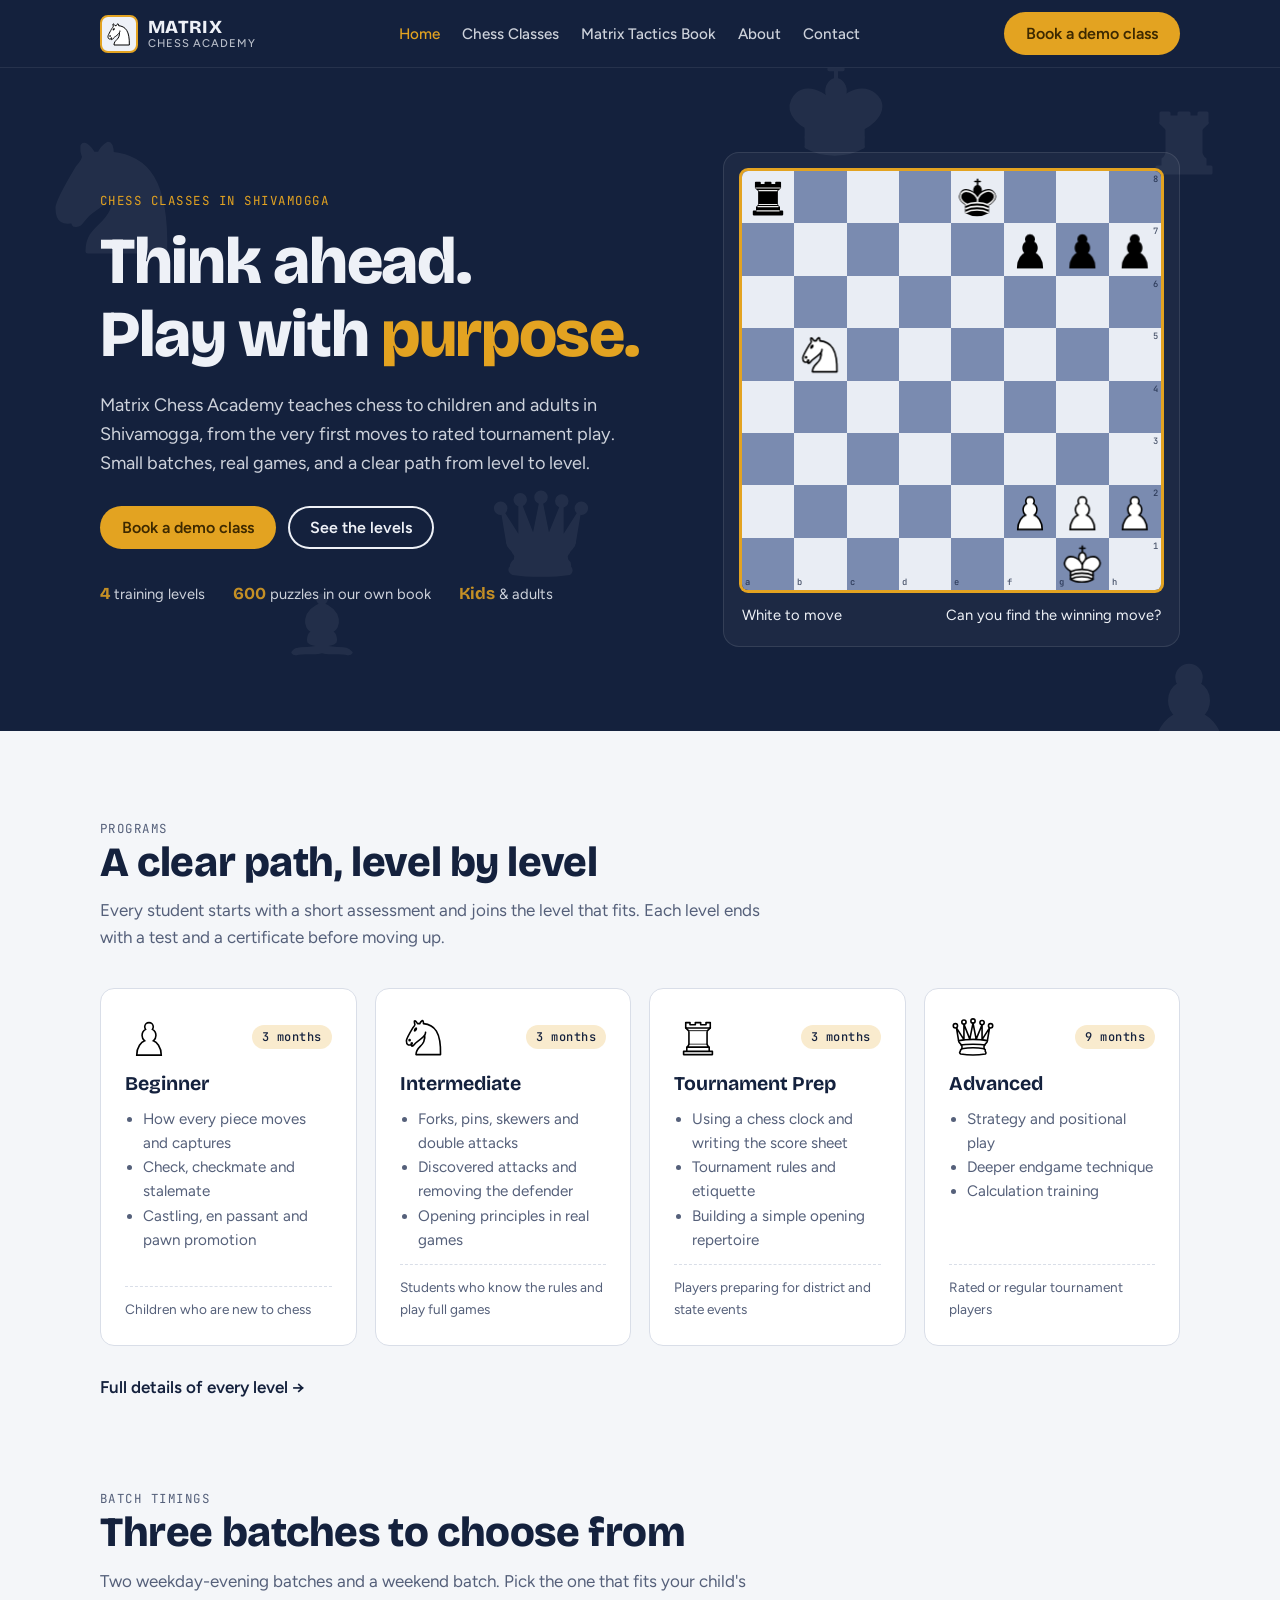
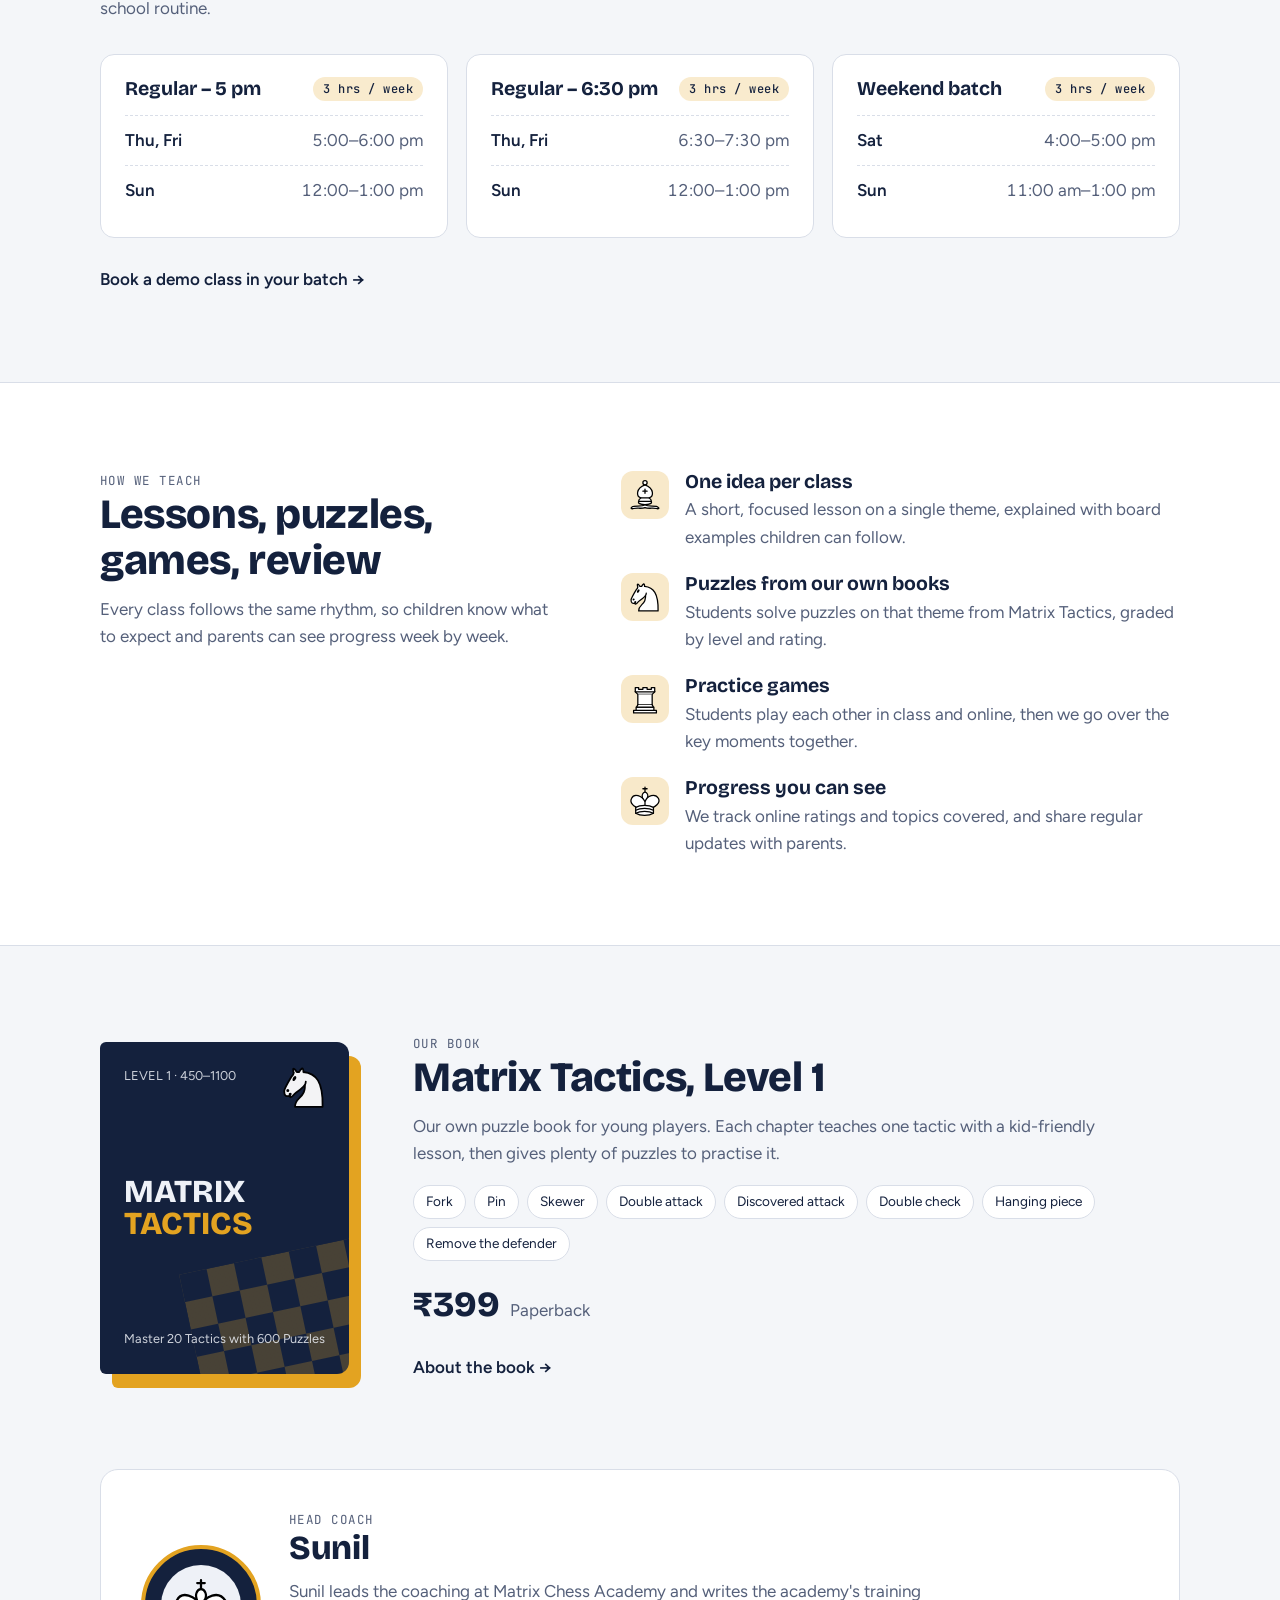
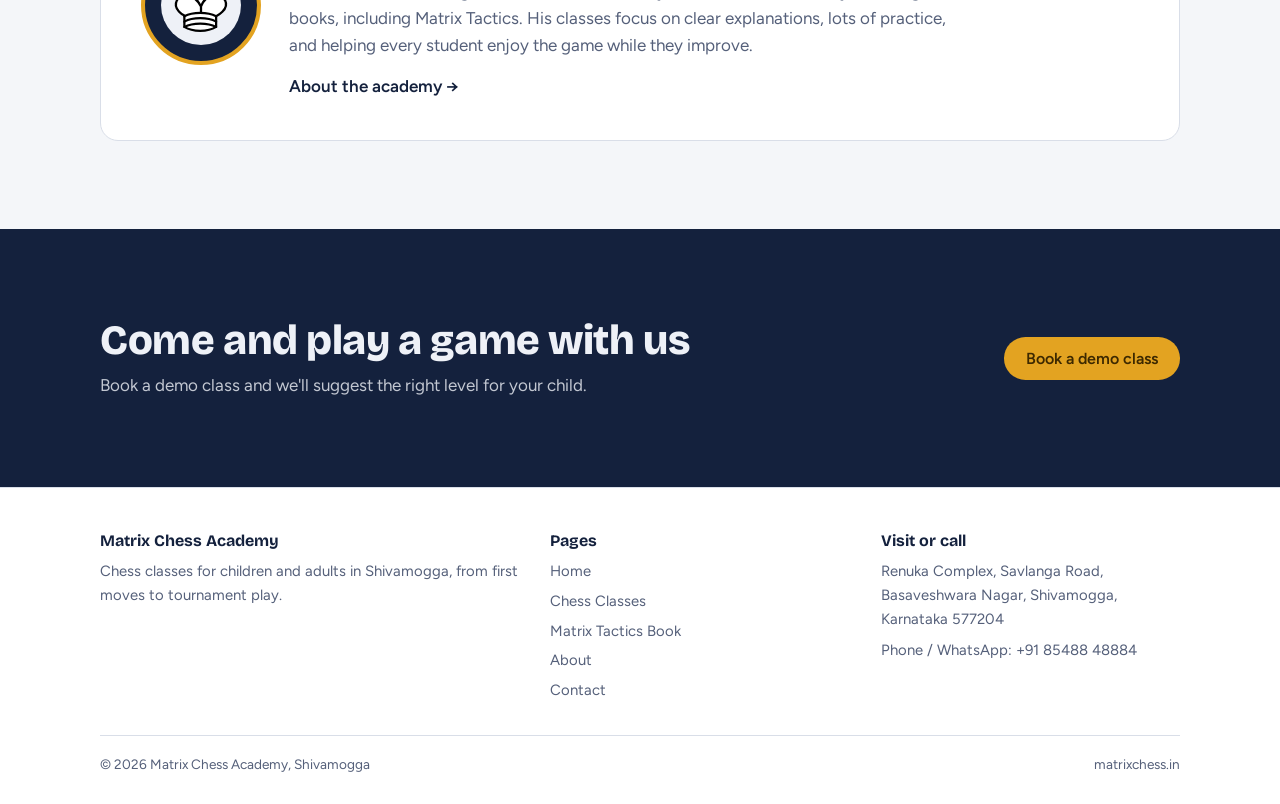
==== commit 80c39710: "Add batch timings to home, classes and contact pages Co-Authored-By: Claude Opus 5.5 <noreply@anthro" ====
--- a/index.html
+++ b/index.html
@@ -25,7 +25,7 @@
 <link rel="preconnect" href="https://fonts.gstatic.com" crossorigin>
 <link rel="stylesheet" href="https://fonts.googleapis.com/css2?family=Bricolage+Grotesque:opsz,wght@12..96,700;12..96,800&family=Figtree:wght@400;500;600&family=JetBrains+Mono:wght@500&display=swap">
 <link rel="stylesheet" href="style.css">
-<script type="application/ld+json">{"@context": "https://schema.org", "@type": "SportsActivityLocation", "@id": "https://matrixchess.in/#academy", "name": "Matrix Chess Academy", "description": "Chess classes in Shivamogga for children and adults, from beginner to tournament level.", "url": "https://matrixchess.in/", "telephone": "+91-8548848884", "image": "https://matrixchess.in/og-image.png", "logo": "https://matrixchess.in/icon-512.png", "address": {"@type": "PostalAddress", "streetAddress": "Renuka Complex, Savlanga Road, Basaveshwara Nagar", "addressLocality": "Shivamogga", "addressRegion": "Karnataka", "postalCode": "577204", "addressCountry": "IN"}, "areaServed": {"@type": "City", "name": "Shivamogga"}, "sport": "Chess"}</script>
+<script type="application/ld+json">{"@context": "https://schema.org", "@type": "SportsActivityLocation", "@id": "https://matrixchess.in/#academy", "name": "Matrix Chess Academy", "description": "Chess classes in Shivamogga for children and adults, from beginner to tournament level.", "url": "https://matrixchess.in/", "telephone": "+91-8548848884", "image": "https://matrixchess.in/og-image.png", "logo": "https://matrixchess.in/icon-512.png", "address": {"@type": "PostalAddress", "streetAddress": "Renuka Complex, Savlanga Road, Basaveshwara Nagar", "addressLocality": "Shivamogga", "addressRegion": "Karnataka", "postalCode": "577204", "addressCountry": "IN"}, "areaServed": {"@type": "City", "name": "Shivamogga"}, "openingHoursSpecification": [{"@type": "OpeningHoursSpecification", "dayOfWeek": ["Thursday", "Friday"], "opens": "17:00", "closes": "19:30"}, {"@type": "OpeningHoursSpecification", "dayOfWeek": "Saturday", "opens": "16:00", "closes": "17:00"}, {"@type": "OpeningHoursSpecification", "dayOfWeek": "Sunday", "opens": "11:00", "closes": "13:00"}], "sport": "Chess"}</script>
 <script type="application/ld+json">{"@context": "https://schema.org", "@type": "WebSite", "name": "Matrix Chess Academy", "url": "https://matrixchess.in/"}</script>
 </head>
 <body>
@@ -95,6 +95,16 @@
   <h3>Advanced</h3><ul><li>Strategy and positional play</li><li>Deeper endgame technique</li><li>Calculation training</li></ul><div class="who">Rated or regular tournament players</div>
 </a></div>
     <a class="more" href="chess-classes.html">Full details of every level →</a>
+  </div>
+</section>
+
+<section style="padding-top:0">
+  <div class="wrap">
+    <div class="eyebrow">Batch timings</div>
+    <h2>Three batches to choose from</h2>
+    <p class="lede">Two weekday-evening batches and a weekend batch. Pick the one that fits your child's school routine.</p>
+    <div class="batches"><article class="batch"><div class="top"><h3>Regular – 5 pm</h3><span class="pill">3 hrs / week</span></div><dl><div><dt>Thu, Fri</dt><dd>5:00–6:00 pm</dd></div><div><dt>Sun</dt><dd>12:00–1:00 pm</dd></div></dl></article><article class="batch"><div class="top"><h3>Regular – 6:30 pm</h3><span class="pill">3 hrs / week</span></div><dl><div><dt>Thu, Fri</dt><dd>6:30–7:30 pm</dd></div><div><dt>Sun</dt><dd>12:00–1:00 pm</dd></div></dl></article><article class="batch"><div class="top"><h3>Weekend batch</h3><span class="pill">3 hrs / week</span></div><dl><div><dt>Sat</dt><dd>4:00–5:00 pm</dd></div><div><dt>Sun</dt><dd>11:00 am–1:00 pm</dd></div></dl></article></div>
+    <a class="more" href="contact.html">Book a demo class in your batch →</a>
   </div>
 </section>
 
--- a/style.css
+++ b/style.css
@@ -244,3 +244,15 @@
 .replay{margin-top:12px;font:600 .85rem var(--f-body);color:var(--on-navy);background:transparent;border:1px solid rgba(255,255,255,.3);border-radius:999px;padding:6px 14px;cursor:pointer}
 .replay:hover{border-color:var(--gold);color:var(--gold)}
 @media (prefers-reduced-motion:reduce){.drift{display:none}}
+
+/* batch timings */
+.batches{display:grid;grid-template-columns:repeat(3,1fr);gap:18px;margin-top:32px}
+@media (max-width:860px){.batches{grid-template-columns:1fr}}
+.batch{background:var(--surface);border:1px solid var(--line);border-radius:14px;padding:22px 24px}
+.batch .top{display:flex;justify-content:space-between;align-items:center;gap:12px;flex-wrap:wrap}
+.batch dl{margin:14px 0 0}
+.batch dl div{display:flex;justify-content:space-between;gap:12px;padding:11px 0;border-top:1px dashed var(--line)}
+.batch dt{font-weight:600}
+.batch dd{margin:0;color:var(--muted);font-variant-numeric:tabular-nums;text-align:right}
+.contact-list .tt{display:grid;gap:6px}
+.contact-list .tt em{display:block;font-style:normal;font-weight:600;color:var(--gold);margin-right:4px}
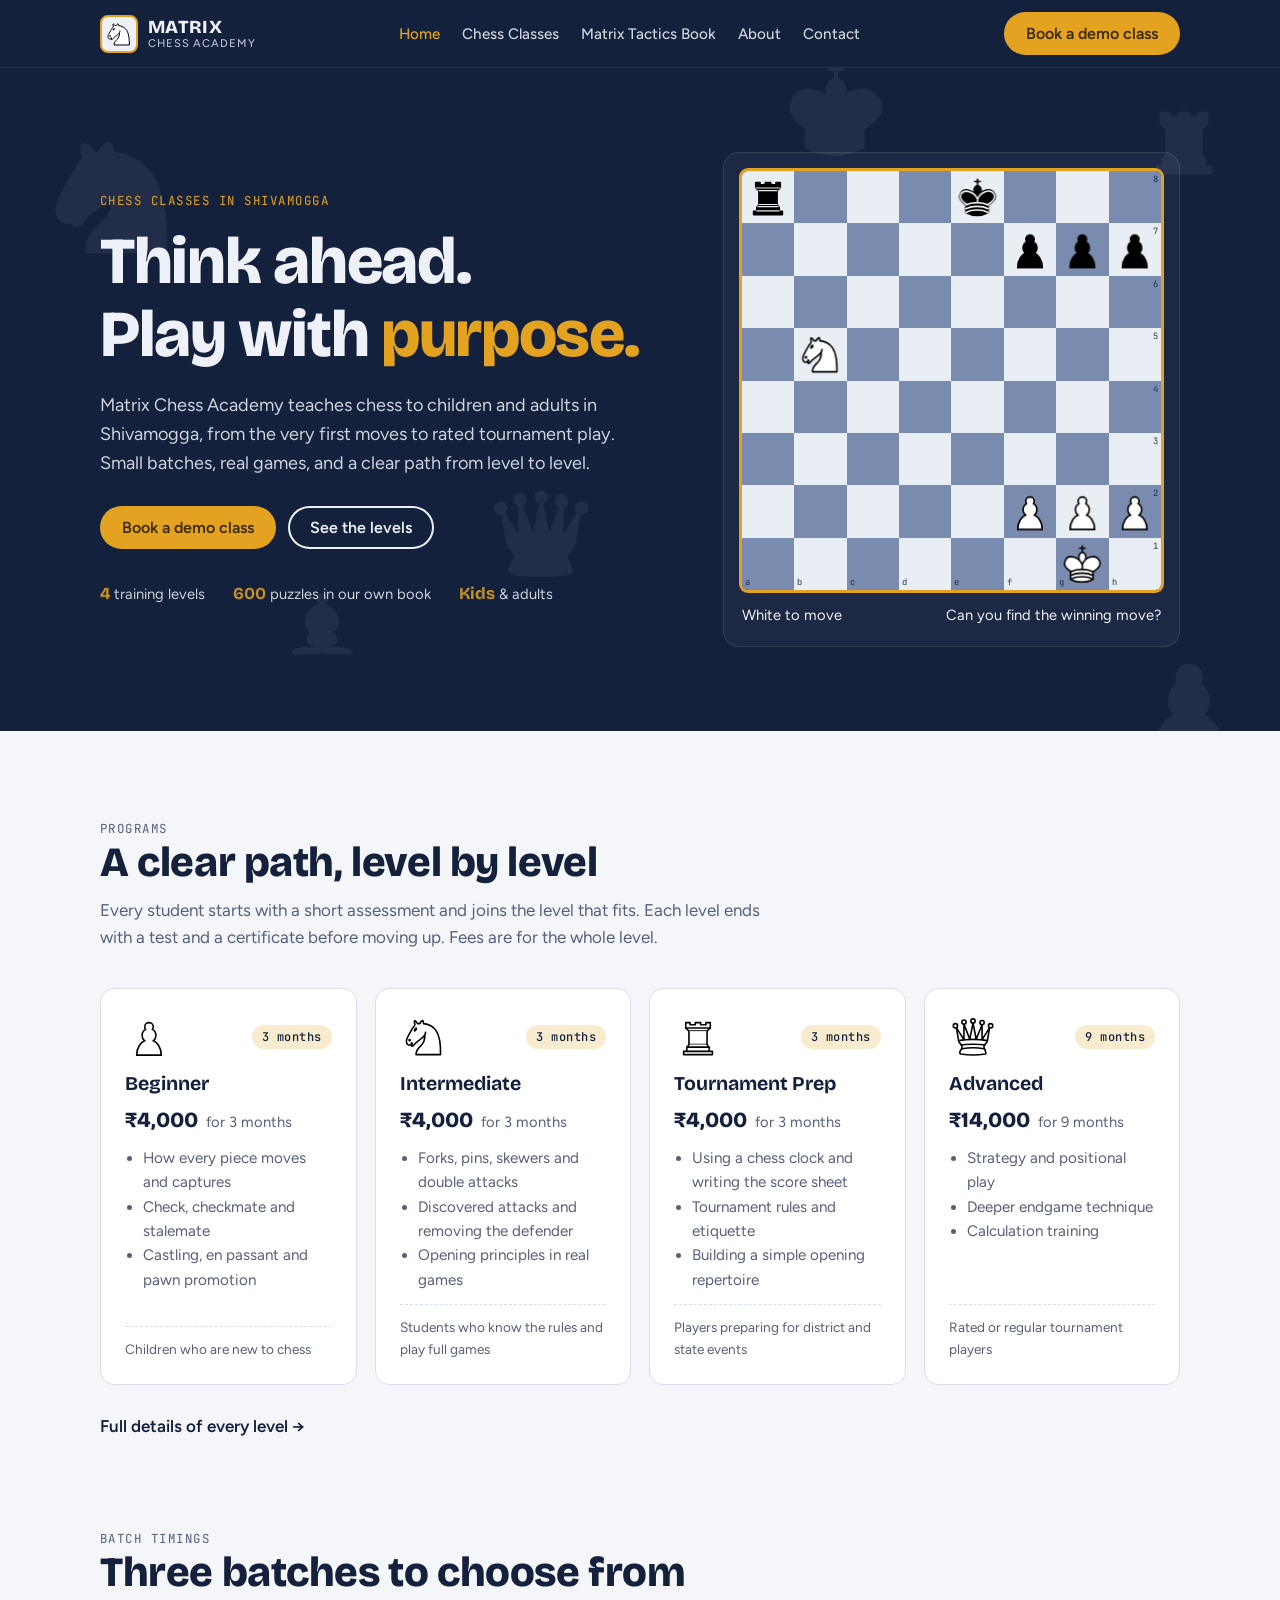
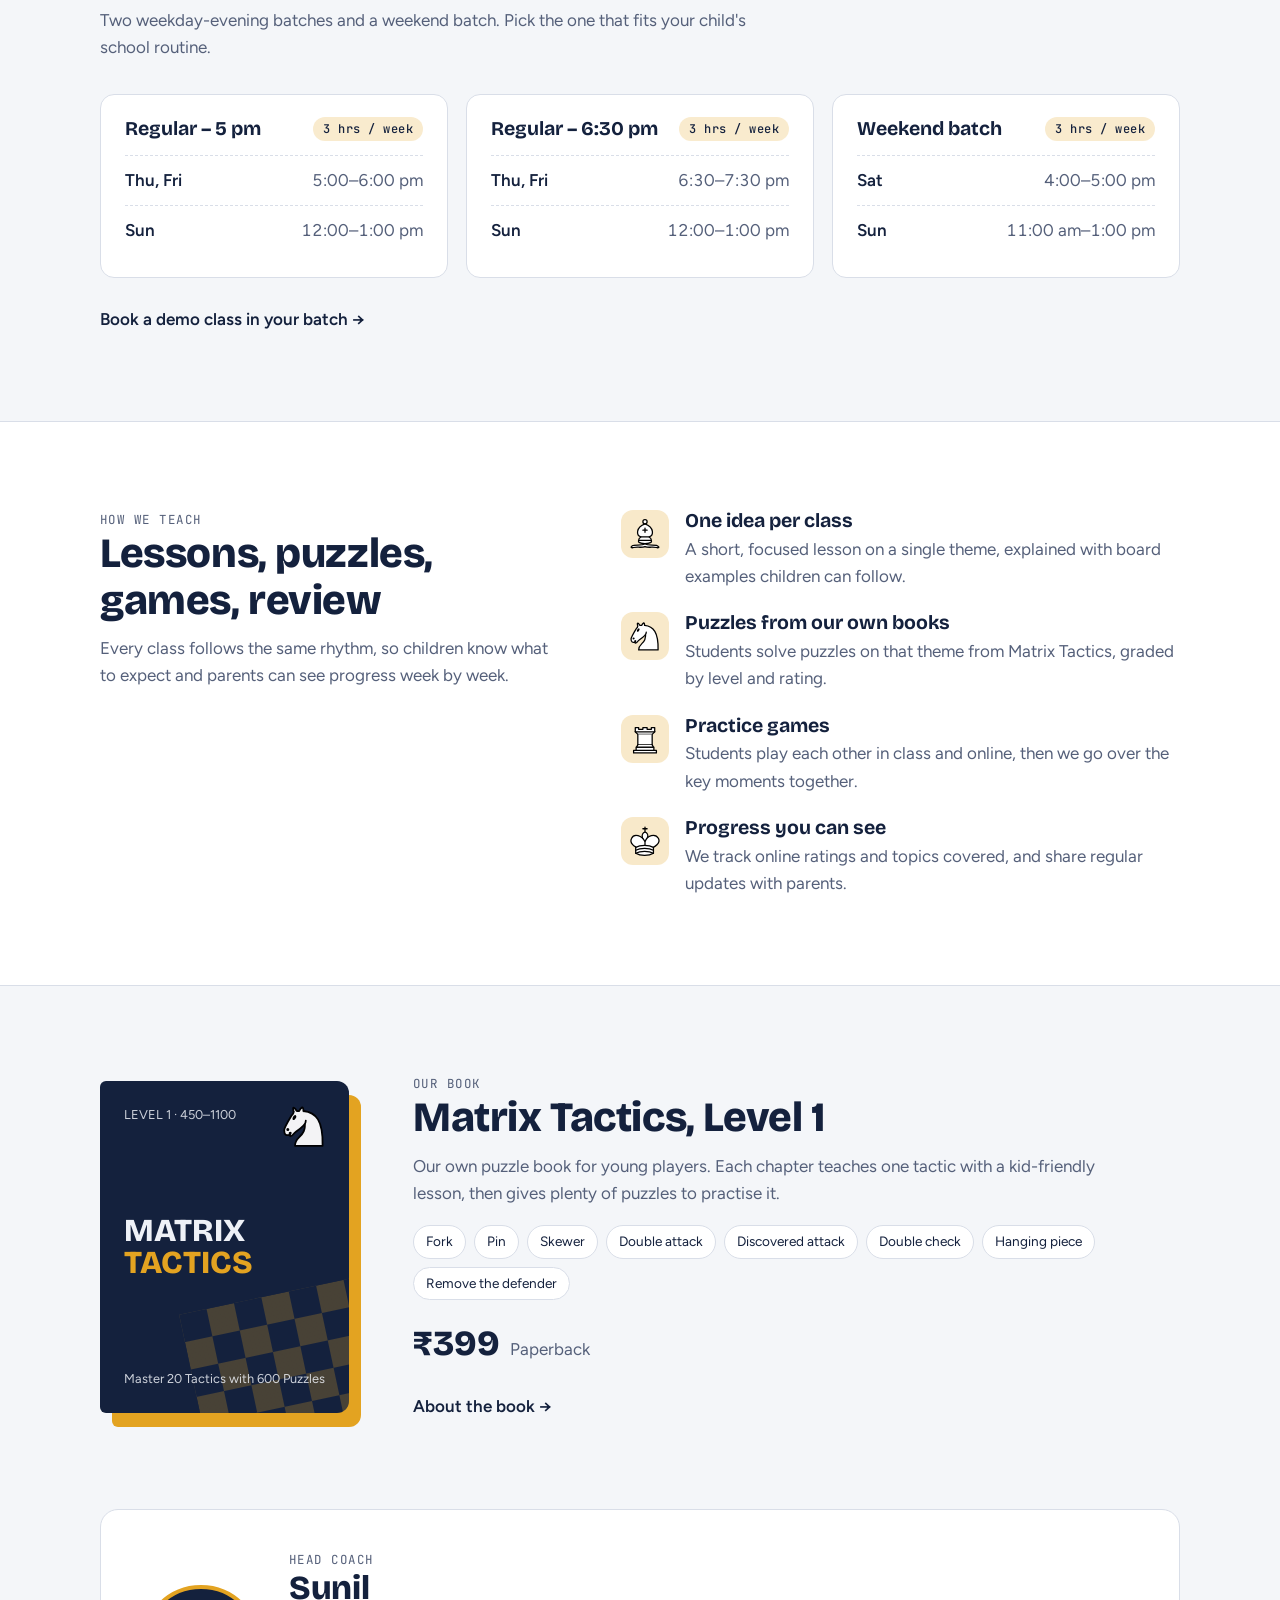
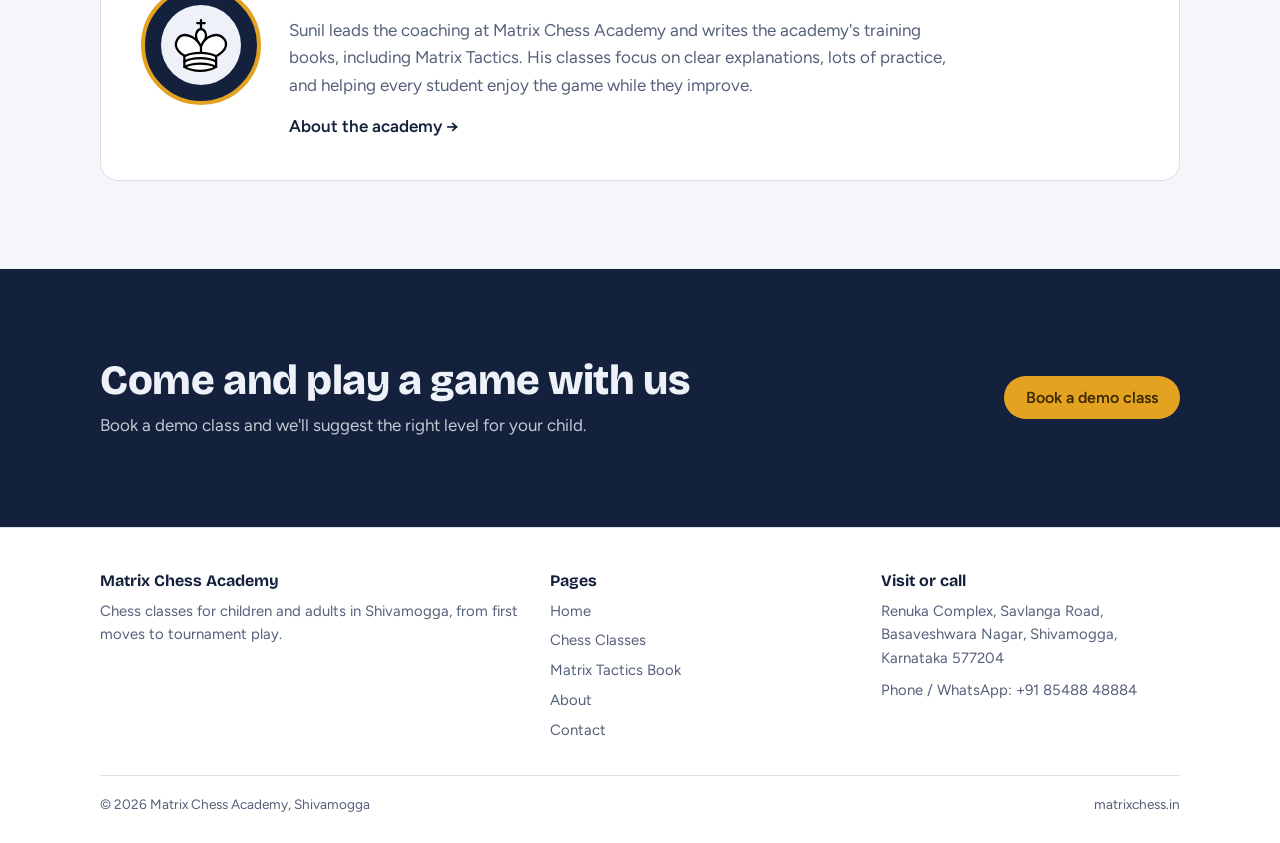
==== commit 205540e9: "Add level fees: Rs 4,000 per 3-month level, Rs 14,000 for Advanced Co-Authored-By: Claude Opus 5.5 <" ====
--- a/index.html
+++ b/index.html
@@ -80,19 +80,19 @@
   <div class="wrap">
     <div class="eyebrow">Programs</div>
     <h2>A clear path, level by level</h2>
-    <p class="lede">Every student starts with a short assessment and joins the level that fits. Each level ends with a test and a certificate before moving up.</p>
+    <p class="lede">Every student starts with a short assessment and joins the level that fits. Each level ends with a test and a certificate before moving up. Fees are for the whole level.</p>
     <div class="levels"><a class="level" href="chess-classes.html#beginner">
   <div class="top"><img src="pieces/wP.svg" alt="" width="45" height="45"><span class="pill">3 months</span></div>
-  <h3>Beginner</h3><ul><li>How every piece moves and captures</li><li>Check, checkmate and stalemate</li><li>Castling, en passant and pawn promotion</li></ul><div class="who">Children who are new to chess</div>
+  <h3>Beginner</h3><div class="fee"><strong>₹4,000</strong> for 3 months</div><ul><li>How every piece moves and captures</li><li>Check, checkmate and stalemate</li><li>Castling, en passant and pawn promotion</li></ul><div class="who">Children who are new to chess</div>
 </a><a class="level" href="chess-classes.html#intermediate">
   <div class="top"><img src="pieces/wN.svg" alt="" width="45" height="45"><span class="pill">3 months</span></div>
-  <h3>Intermediate</h3><ul><li>Forks, pins, skewers and double attacks</li><li>Discovered attacks and removing the defender</li><li>Opening principles in real games</li></ul><div class="who">Students who know the rules and play full games</div>
+  <h3>Intermediate</h3><div class="fee"><strong>₹4,000</strong> for 3 months</div><ul><li>Forks, pins, skewers and double attacks</li><li>Discovered attacks and removing the defender</li><li>Opening principles in real games</li></ul><div class="who">Students who know the rules and play full games</div>
 </a><a class="level" href="chess-classes.html#tournament-prep">
   <div class="top"><img src="pieces/wR.svg" alt="" width="45" height="45"><span class="pill">3 months</span></div>
-  <h3>Tournament Prep</h3><ul><li>Using a chess clock and writing the score sheet</li><li>Tournament rules and etiquette</li><li>Building a simple opening repertoire</li></ul><div class="who">Players preparing for district and state events</div>
+  <h3>Tournament Prep</h3><div class="fee"><strong>₹4,000</strong> for 3 months</div><ul><li>Using a chess clock and writing the score sheet</li><li>Tournament rules and etiquette</li><li>Building a simple opening repertoire</li></ul><div class="who">Players preparing for district and state events</div>
 </a><a class="level" href="chess-classes.html#advanced">
   <div class="top"><img src="pieces/wQ.svg" alt="" width="45" height="45"><span class="pill">9 months</span></div>
-  <h3>Advanced</h3><ul><li>Strategy and positional play</li><li>Deeper endgame technique</li><li>Calculation training</li></ul><div class="who">Rated or regular tournament players</div>
+  <h3>Advanced</h3><div class="fee"><strong>₹14,000</strong> for 9 months</div><ul><li>Strategy and positional play</li><li>Deeper endgame technique</li><li>Calculation training</li></ul><div class="who">Rated or regular tournament players</div>
 </a></div>
     <a class="more" href="chess-classes.html">Full details of every level →</a>
   </div>
--- a/style.css
+++ b/style.css
@@ -256,3 +256,9 @@
 .batch dd{margin:0;color:var(--muted);font-variant-numeric:tabular-nums;text-align:right}
 .contact-list .tt{display:grid;gap:6px}
 .contact-list .tt em{display:block;font-style:normal;font-weight:600;color:var(--gold);margin-right:4px}
+
+/* fees */
+.fee{color:var(--muted);font-size:.92rem}
+.fee strong{font:800 1.35rem var(--f-display);color:var(--ink);margin-right:4px}
+.fee-lg{margin-top:8px}
+.fee-lg strong{font-size:1.6rem}
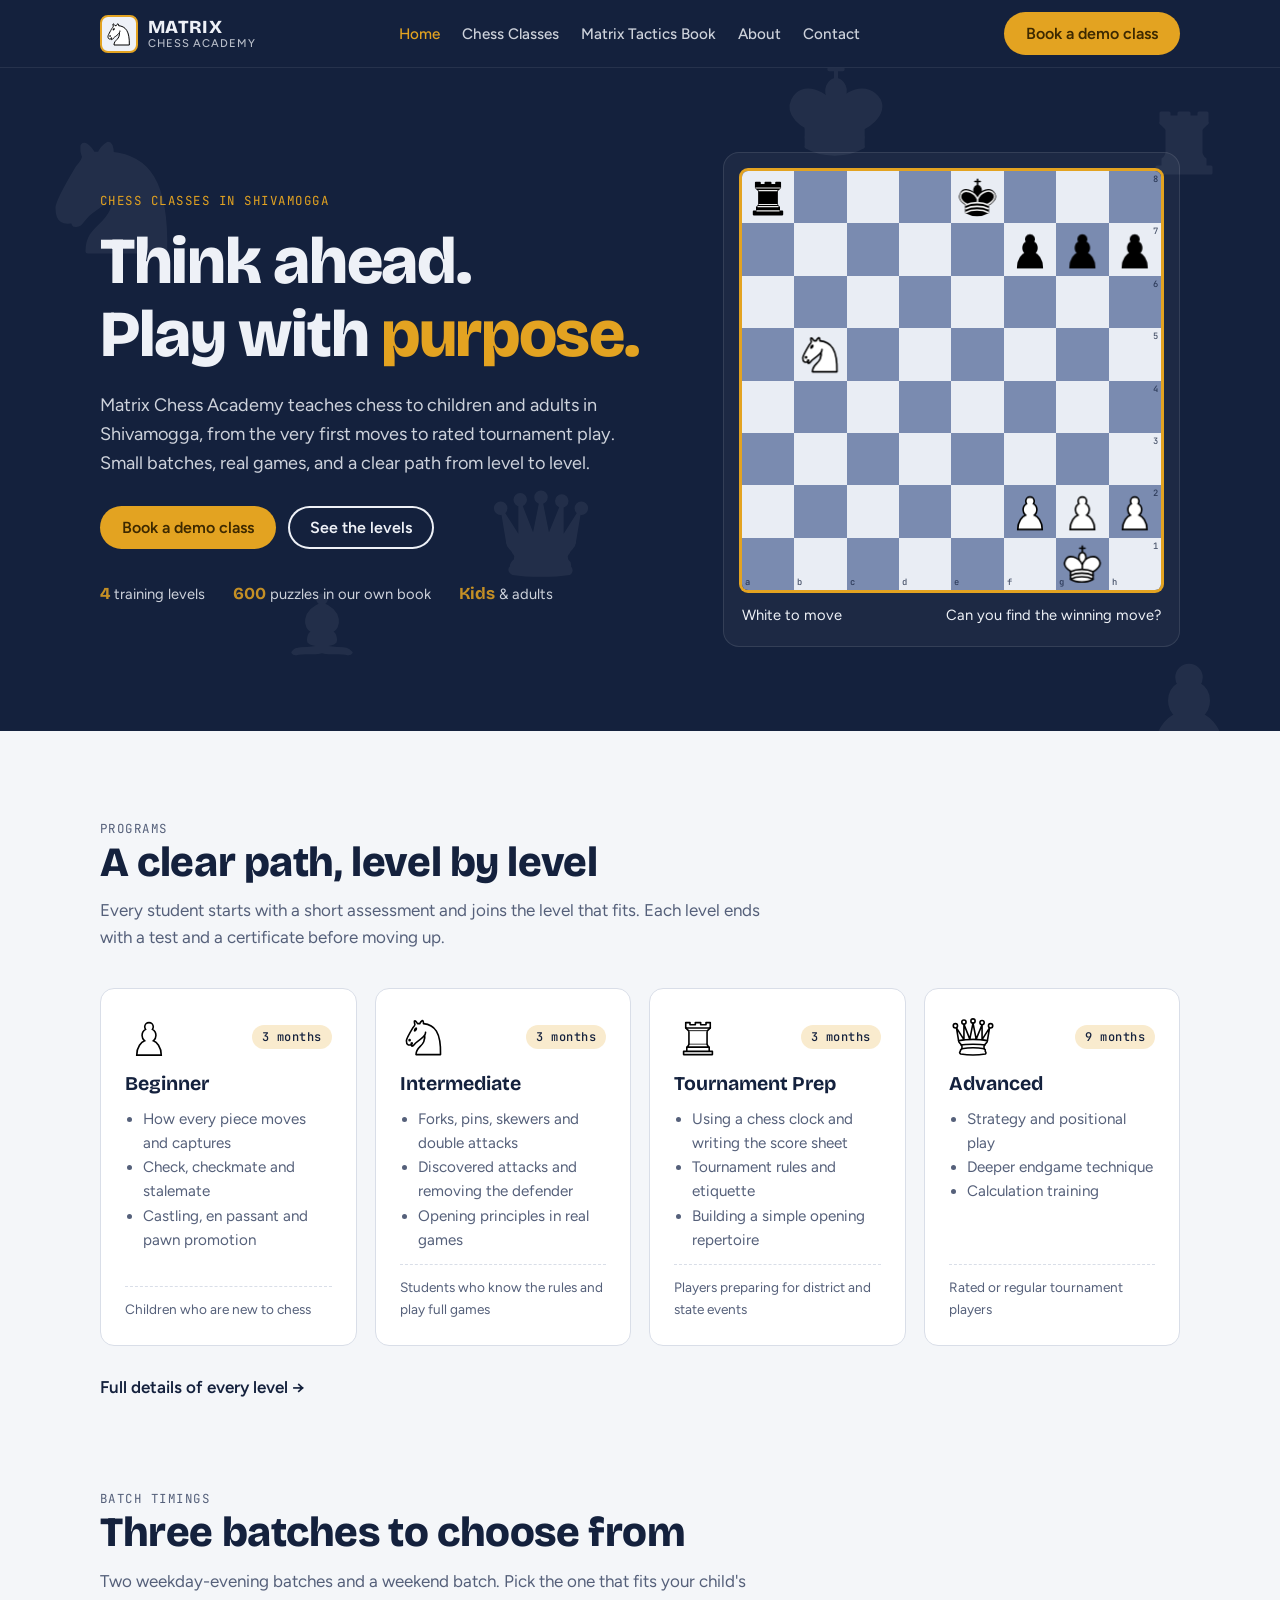
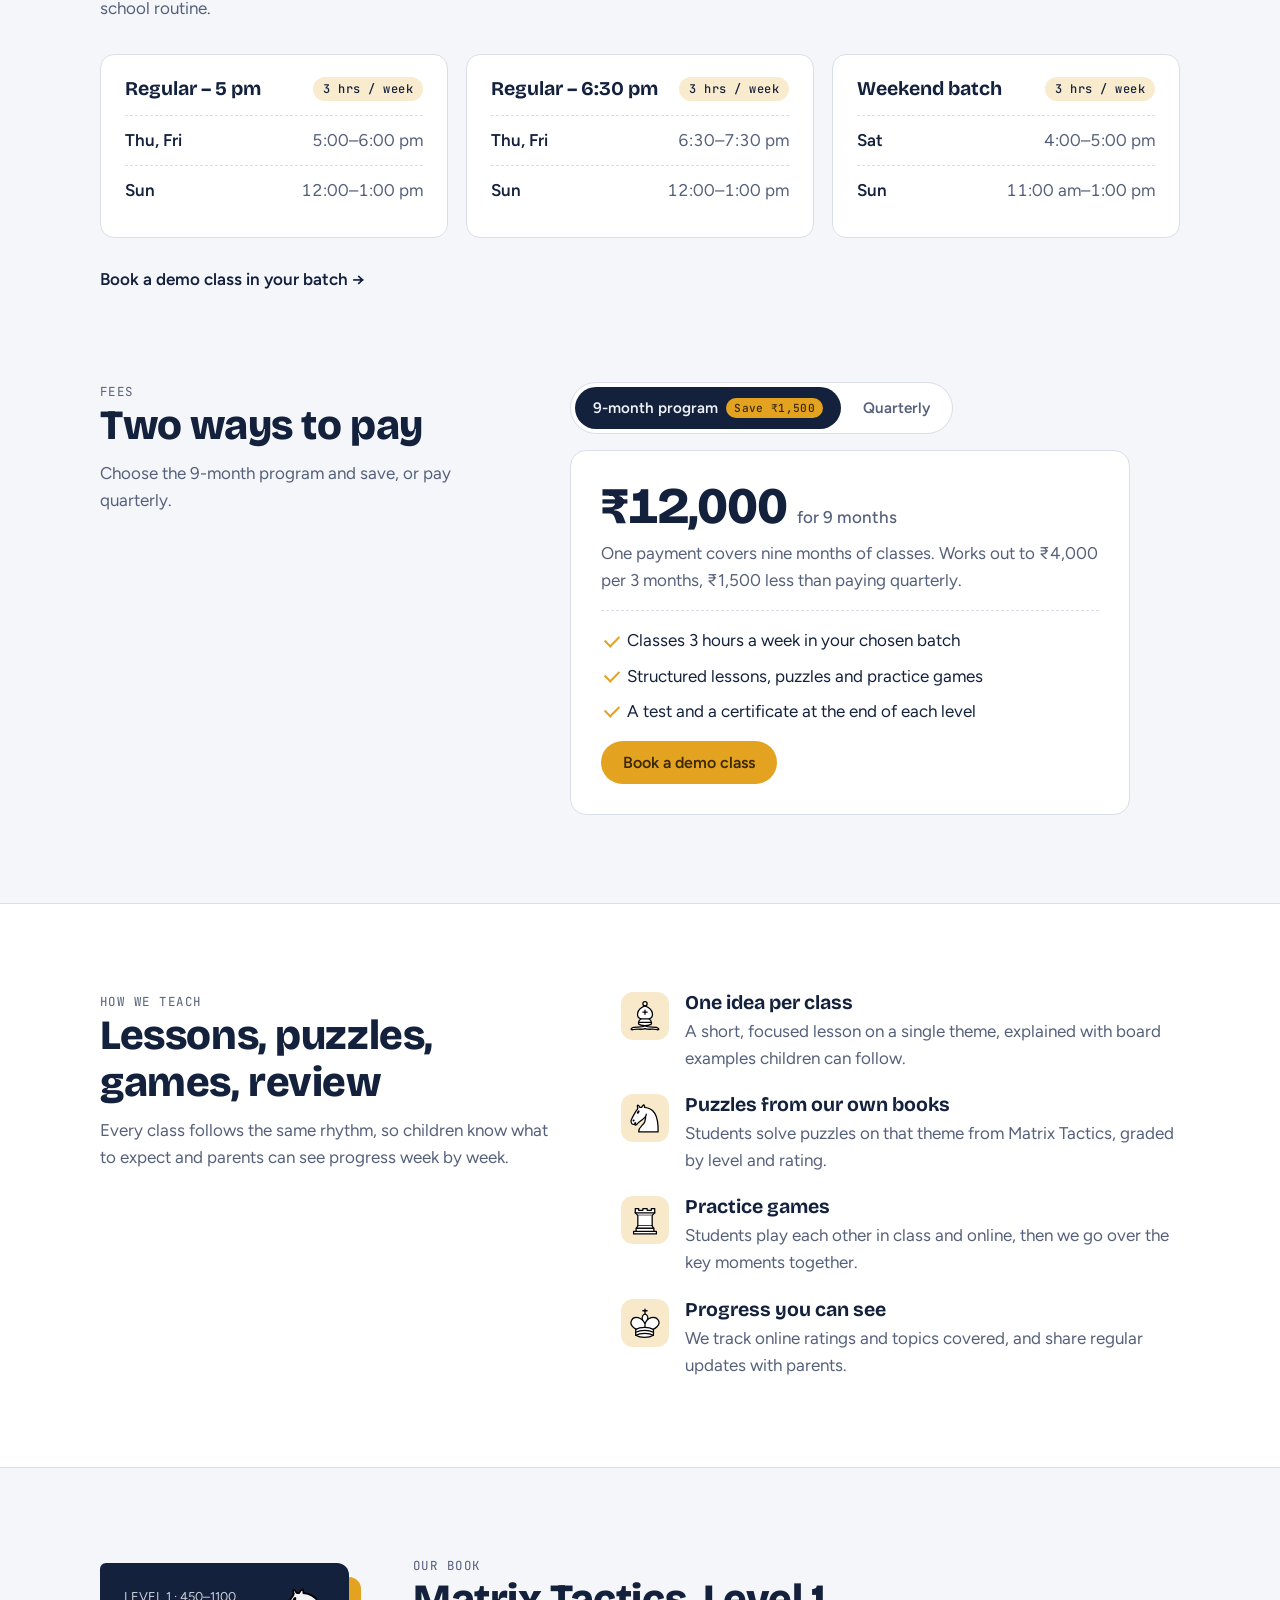
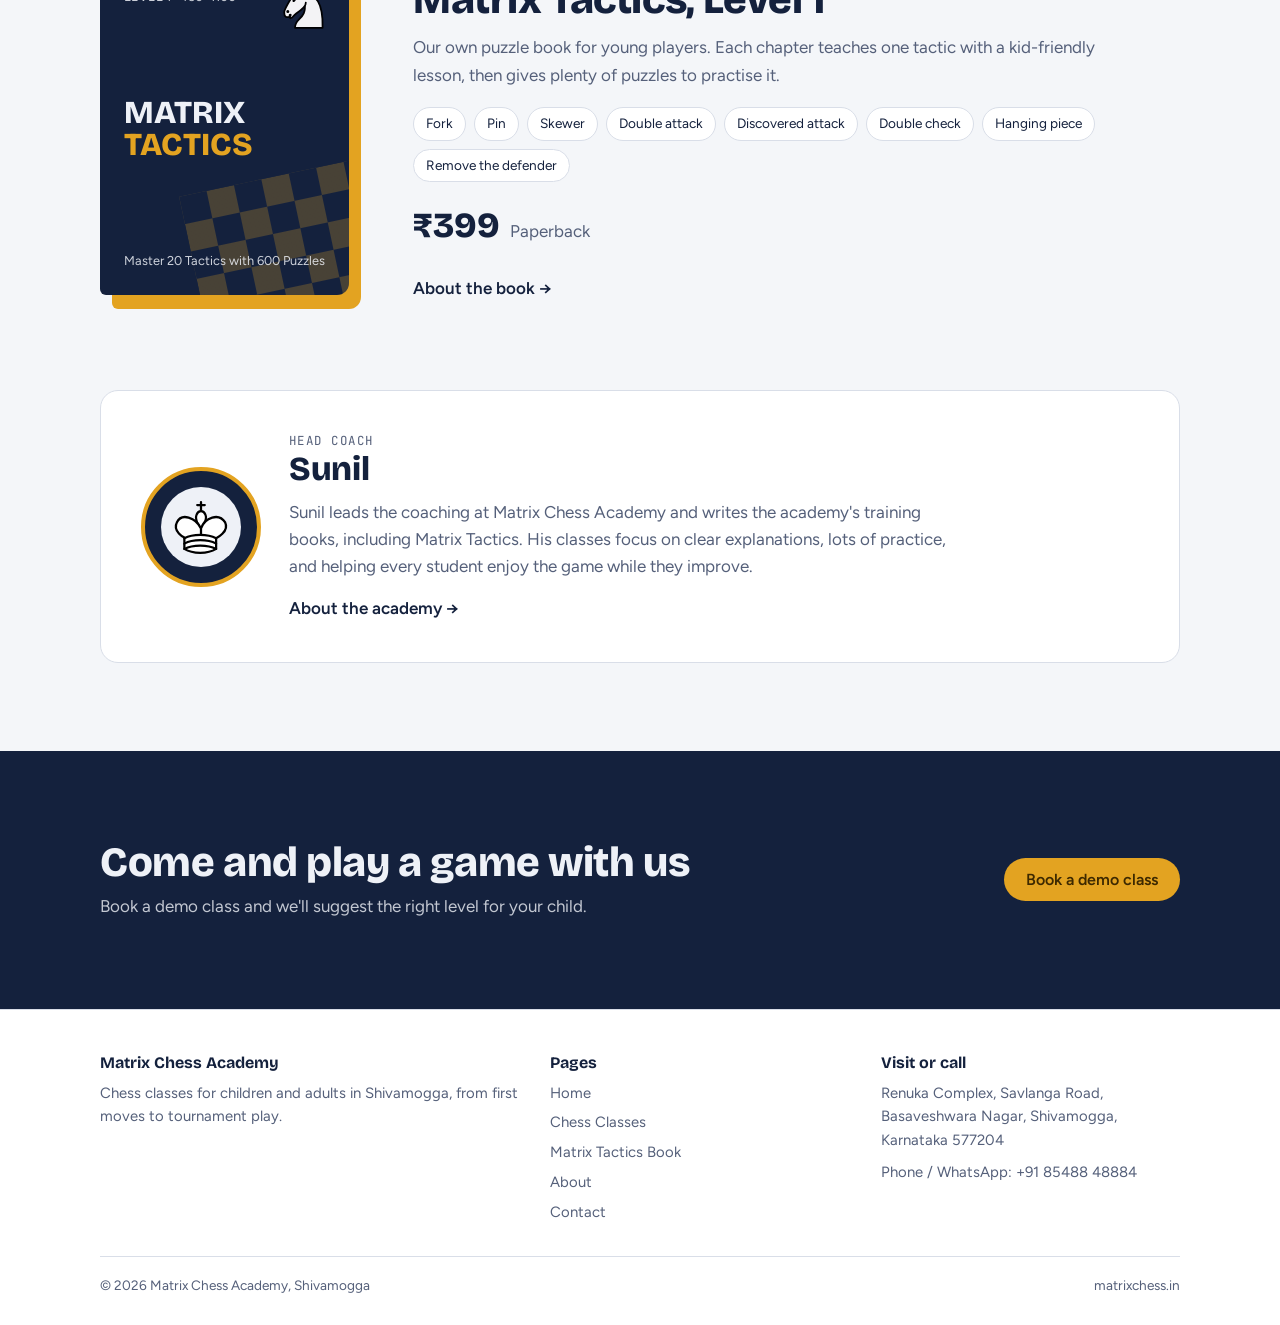
==== commit 2ecf7994: "Fees: 9-month program Rs 12,000 or quarterly Rs 4,500, with a toggle (9 months default) Co-Authored-" ====
--- a/index.html
+++ b/index.html
@@ -80,19 +80,19 @@
   <div class="wrap">
     <div class="eyebrow">Programs</div>
     <h2>A clear path, level by level</h2>
-    <p class="lede">Every student starts with a short assessment and joins the level that fits. Each level ends with a test and a certificate before moving up. Fees are for the whole level.</p>
+    <p class="lede">Every student starts with a short assessment and joins the level that fits. Each level ends with a test and a certificate before moving up.</p>
     <div class="levels"><a class="level" href="chess-classes.html#beginner">
   <div class="top"><img src="pieces/wP.svg" alt="" width="45" height="45"><span class="pill">3 months</span></div>
-  <h3>Beginner</h3><div class="fee"><strong>₹4,000</strong> for 3 months</div><ul><li>How every piece moves and captures</li><li>Check, checkmate and stalemate</li><li>Castling, en passant and pawn promotion</li></ul><div class="who">Children who are new to chess</div>
+  <h3>Beginner</h3><ul><li>How every piece moves and captures</li><li>Check, checkmate and stalemate</li><li>Castling, en passant and pawn promotion</li></ul><div class="who">Children who are new to chess</div>
 </a><a class="level" href="chess-classes.html#intermediate">
   <div class="top"><img src="pieces/wN.svg" alt="" width="45" height="45"><span class="pill">3 months</span></div>
-  <h3>Intermediate</h3><div class="fee"><strong>₹4,000</strong> for 3 months</div><ul><li>Forks, pins, skewers and double attacks</li><li>Discovered attacks and removing the defender</li><li>Opening principles in real games</li></ul><div class="who">Students who know the rules and play full games</div>
+  <h3>Intermediate</h3><ul><li>Forks, pins, skewers and double attacks</li><li>Discovered attacks and removing the defender</li><li>Opening principles in real games</li></ul><div class="who">Students who know the rules and play full games</div>
 </a><a class="level" href="chess-classes.html#tournament-prep">
   <div class="top"><img src="pieces/wR.svg" alt="" width="45" height="45"><span class="pill">3 months</span></div>
-  <h3>Tournament Prep</h3><div class="fee"><strong>₹4,000</strong> for 3 months</div><ul><li>Using a chess clock and writing the score sheet</li><li>Tournament rules and etiquette</li><li>Building a simple opening repertoire</li></ul><div class="who">Players preparing for district and state events</div>
+  <h3>Tournament Prep</h3><ul><li>Using a chess clock and writing the score sheet</li><li>Tournament rules and etiquette</li><li>Building a simple opening repertoire</li></ul><div class="who">Players preparing for district and state events</div>
 </a><a class="level" href="chess-classes.html#advanced">
   <div class="top"><img src="pieces/wQ.svg" alt="" width="45" height="45"><span class="pill">9 months</span></div>
-  <h3>Advanced</h3><div class="fee"><strong>₹14,000</strong> for 9 months</div><ul><li>Strategy and positional play</li><li>Deeper endgame technique</li><li>Calculation training</li></ul><div class="who">Rated or regular tournament players</div>
+  <h3>Advanced</h3><ul><li>Strategy and positional play</li><li>Deeper endgame technique</li><li>Calculation training</li></ul><div class="who">Rated or regular tournament players</div>
 </a></div>
     <a class="more" href="chess-classes.html">Full details of every level →</a>
   </div>
@@ -105,6 +105,39 @@
     <p class="lede">Two weekday-evening batches and a weekend batch. Pick the one that fits your child's school routine.</p>
     <div class="batches"><article class="batch"><div class="top"><h3>Regular – 5 pm</h3><span class="pill">3 hrs / week</span></div><dl><div><dt>Thu, Fri</dt><dd>5:00–6:00 pm</dd></div><div><dt>Sun</dt><dd>12:00–1:00 pm</dd></div></dl></article><article class="batch"><div class="top"><h3>Regular – 6:30 pm</h3><span class="pill">3 hrs / week</span></div><dl><div><dt>Thu, Fri</dt><dd>6:30–7:30 pm</dd></div><div><dt>Sun</dt><dd>12:00–1:00 pm</dd></div></dl></article><article class="batch"><div class="top"><h3>Weekend batch</h3><span class="pill">3 hrs / week</span></div><dl><div><dt>Sat</dt><dd>4:00–5:00 pm</dd></div><div><dt>Sun</dt><dd>11:00 am–1:00 pm</dd></div></dl></article></div>
     <a class="more" href="contact.html">Book a demo class in your batch →</a>
+  </div>
+</section>
+<section style="padding-top:0">
+  <div class="wrap fees-wrap">
+    <div>
+      <div class="eyebrow">Fees</div>
+      <h2>Two ways to pay</h2>
+      <p class="lede">Choose the 9-month program and save, or pay quarterly.</p>
+    </div>
+    <div class="plans">
+  <input type="radio" name="plan-home" id="home-9m" class="plan-radio" checked>
+  <input type="radio" name="plan-home" id="home-q" class="plan-radio">
+  <div class="plan-toggle" role="radiogroup" aria-label="Choose a payment plan">
+    <label for="home-9m">9-month program <span class="save">Save ₹1,500</span></label>
+    <label for="home-q">Quarterly</label>
+  </div>
+  <div class="plan-card">
+    <div class="plan p9m">
+      <div class="plan-price"><strong>₹12,000</strong><span>for 9 months</span></div>
+      <p>One payment covers nine months of classes. Works out to ₹4,000 per 3 months, ₹1,500 less than paying quarterly.</p>
+    </div>
+    <div class="plan pq">
+      <div class="plan-price"><strong>₹4,500</strong><span>every 3 months</span></div>
+      <p>Pay one quarter at a time. A good way to start if you want to see how your child takes to chess.</p>
+    </div>
+    <ul class="plan-inc">
+      <li>Classes 3 hours a week in your chosen batch</li>
+      <li>Structured lessons, puzzles and practice games</li>
+      <li>A test and a certificate at the end of each level</li>
+    </ul>
+    <a class="btn btn-gold" href="contact.html">Book a demo class</a>
+  </div>
+</div>
   </div>
 </section>
 
--- a/style.css
+++ b/style.css
@@ -262,3 +262,35 @@
 .fee strong{font:800 1.35rem var(--f-display);color:var(--ink);margin-right:4px}
 .fee-lg{margin-top:8px}
 .fee-lg strong{font-size:1.6rem}
+
+/* fees toggle */
+.fees-wrap{display:grid;grid-template-columns:.8fr 1.2fr;gap:clamp(28px,5vw,64px);align-items:start}
+.fees-wrap > *{min-width:0}
+@media (max-width:860px){.fees-wrap{grid-template-columns:1fr}}
+.plans{max-width:560px}
+.plan-radio{position:absolute;opacity:0;pointer-events:none}
+.plan-toggle{display:inline-flex;flex-wrap:wrap;gap:4px;padding:4px;border-radius:999px;background:var(--surface);border:1px solid var(--line)}
+.plan-toggle label{display:inline-flex;align-items:center;gap:8px;padding:9px 18px;border-radius:999px;font-weight:600;font-size:.95rem;cursor:pointer;color:var(--muted);transition:background .2s,color .2s}
+.plan-toggle .save{font:500 .7rem var(--f-mono);letter-spacing:.03em;padding:3px 8px;border-radius:999px;background:color-mix(in srgb,var(--gold) 28%,transparent);color:var(--ink)}
+.plan-radio:nth-of-type(1):checked ~ .plan-toggle label:nth-of-type(1),
+.plan-radio:nth-of-type(2):checked ~ .plan-toggle label:nth-of-type(2){background:var(--navy);color:var(--on-navy)}
+.plan-radio:nth-of-type(1):checked ~ .plan-toggle label:nth-of-type(1) .save{background:var(--gold);color:var(--gold-ink)}
+.plan-radio:nth-of-type(1):focus-visible ~ .plan-toggle label:nth-of-type(1),
+.plan-radio:nth-of-type(2):focus-visible ~ .plan-toggle label:nth-of-type(2){outline:3px solid var(--gold);outline-offset:2px}
+.plan-card{margin-top:16px;background:var(--surface);border:1px solid var(--line);border-radius:16px;padding:clamp(20px,3vw,30px);display:grid;gap:16px;justify-items:start}
+.plan{display:none}
+.plan-radio:nth-of-type(1):checked ~ .plan-card .p9m,
+.plan-radio:nth-of-type(2):checked ~ .plan-card .pq{display:grid;gap:8px;animation:planin .3s ease}
+@keyframes planin{from{opacity:0;transform:translateY(6px)}to{opacity:1;transform:none}}
+.plan-price{display:flex;align-items:baseline;gap:10px;flex-wrap:wrap}
+.plan-price strong{font:800 clamp(2.4rem,6vw,3.2rem)/1 var(--f-display);letter-spacing:-.02em;font-variant-numeric:tabular-nums}
+.plan-price span{color:var(--muted);font-weight:500}
+.plan p{color:var(--muted);max-width:52ch}
+.plan-inc{margin:0;padding:16px 0 0;list-style:none;display:grid;gap:8px;border-top:1px dashed var(--line);width:100%}
+.plan-inc li{padding-left:26px;position:relative}
+.plan-inc li::before{content:"";position:absolute;left:4px;top:.45em;width:12px;height:7px;border-left:2.5px solid var(--gold);border-bottom:2.5px solid var(--gold);transform:rotate(-45deg)}
+.plan-toggle{flex-wrap:nowrap;max-width:100%}
+@media (max-width:520px){
+  .plan-toggle{display:flex;width:100%}
+  .plan-toggle label{flex:1;justify-content:center;padding:9px 10px;font-size:.9rem;gap:6px;text-align:center;flex-wrap:wrap;row-gap:2px}
+}
